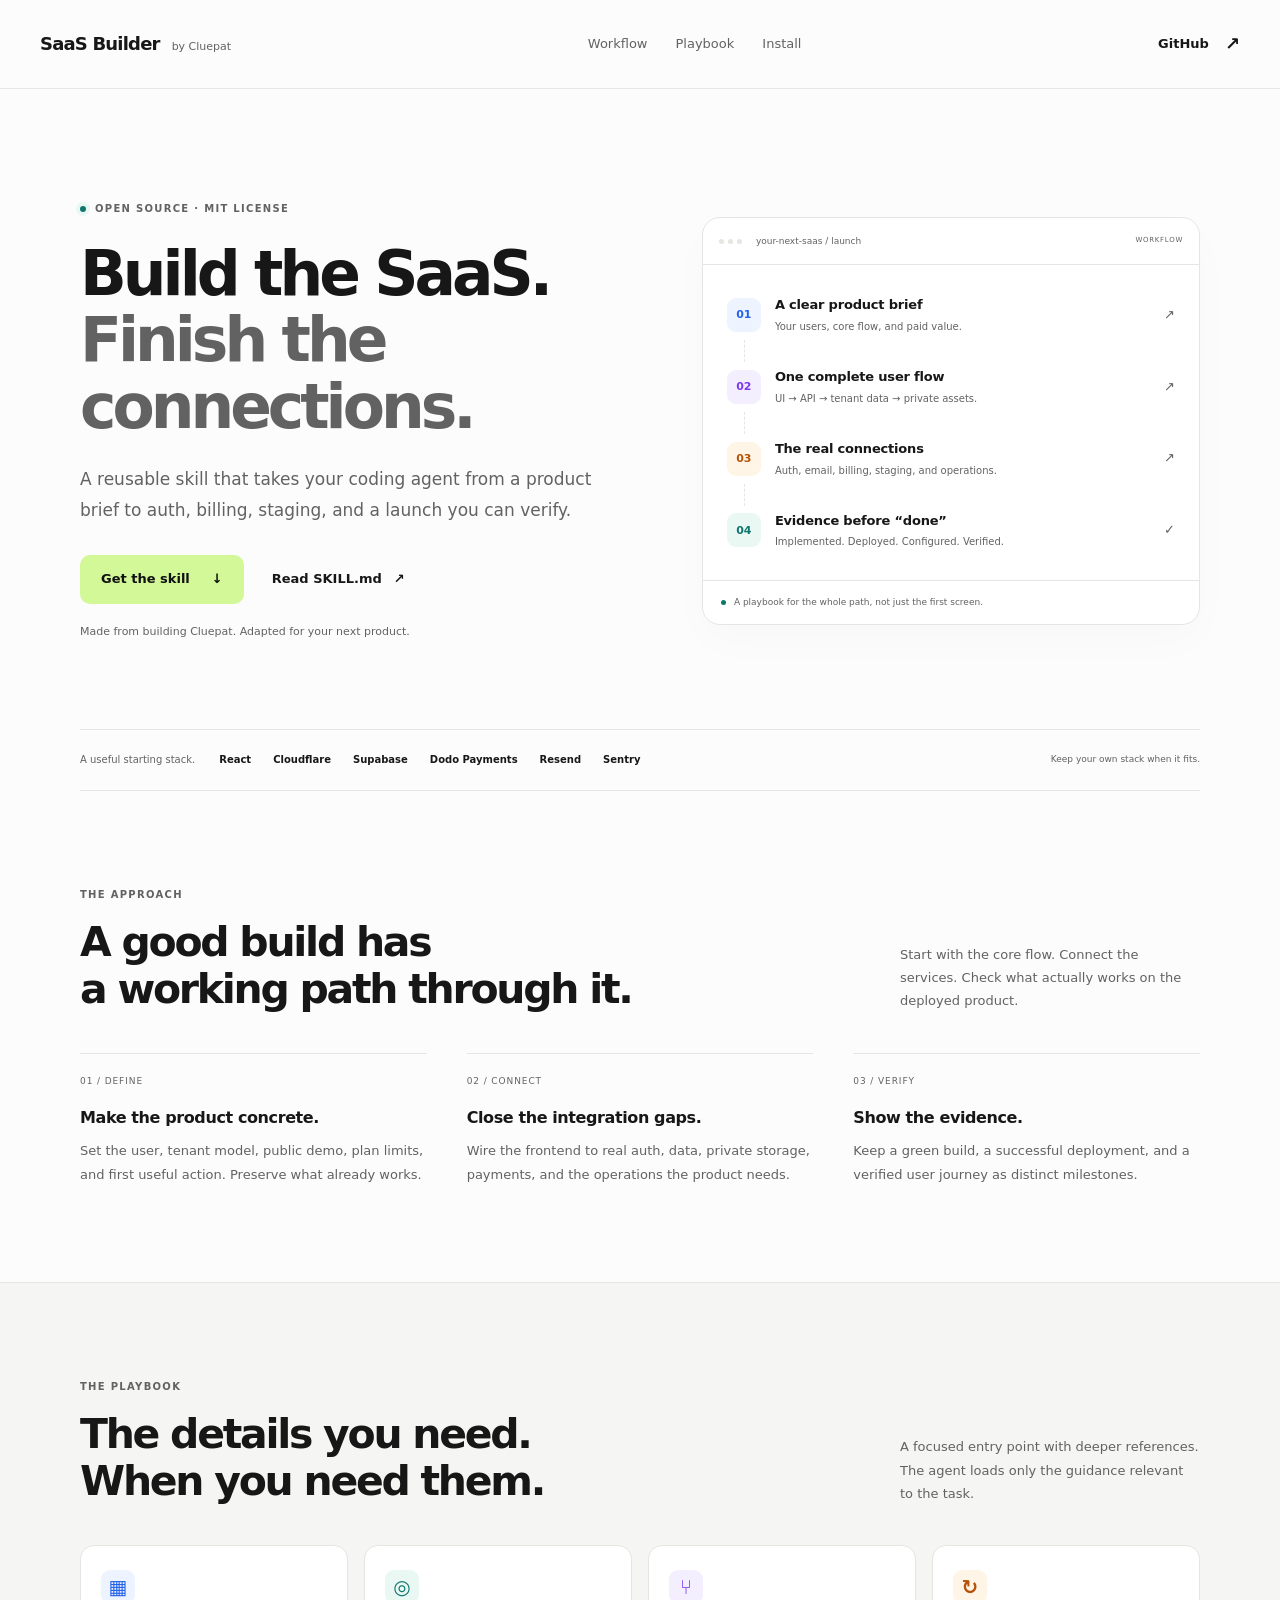
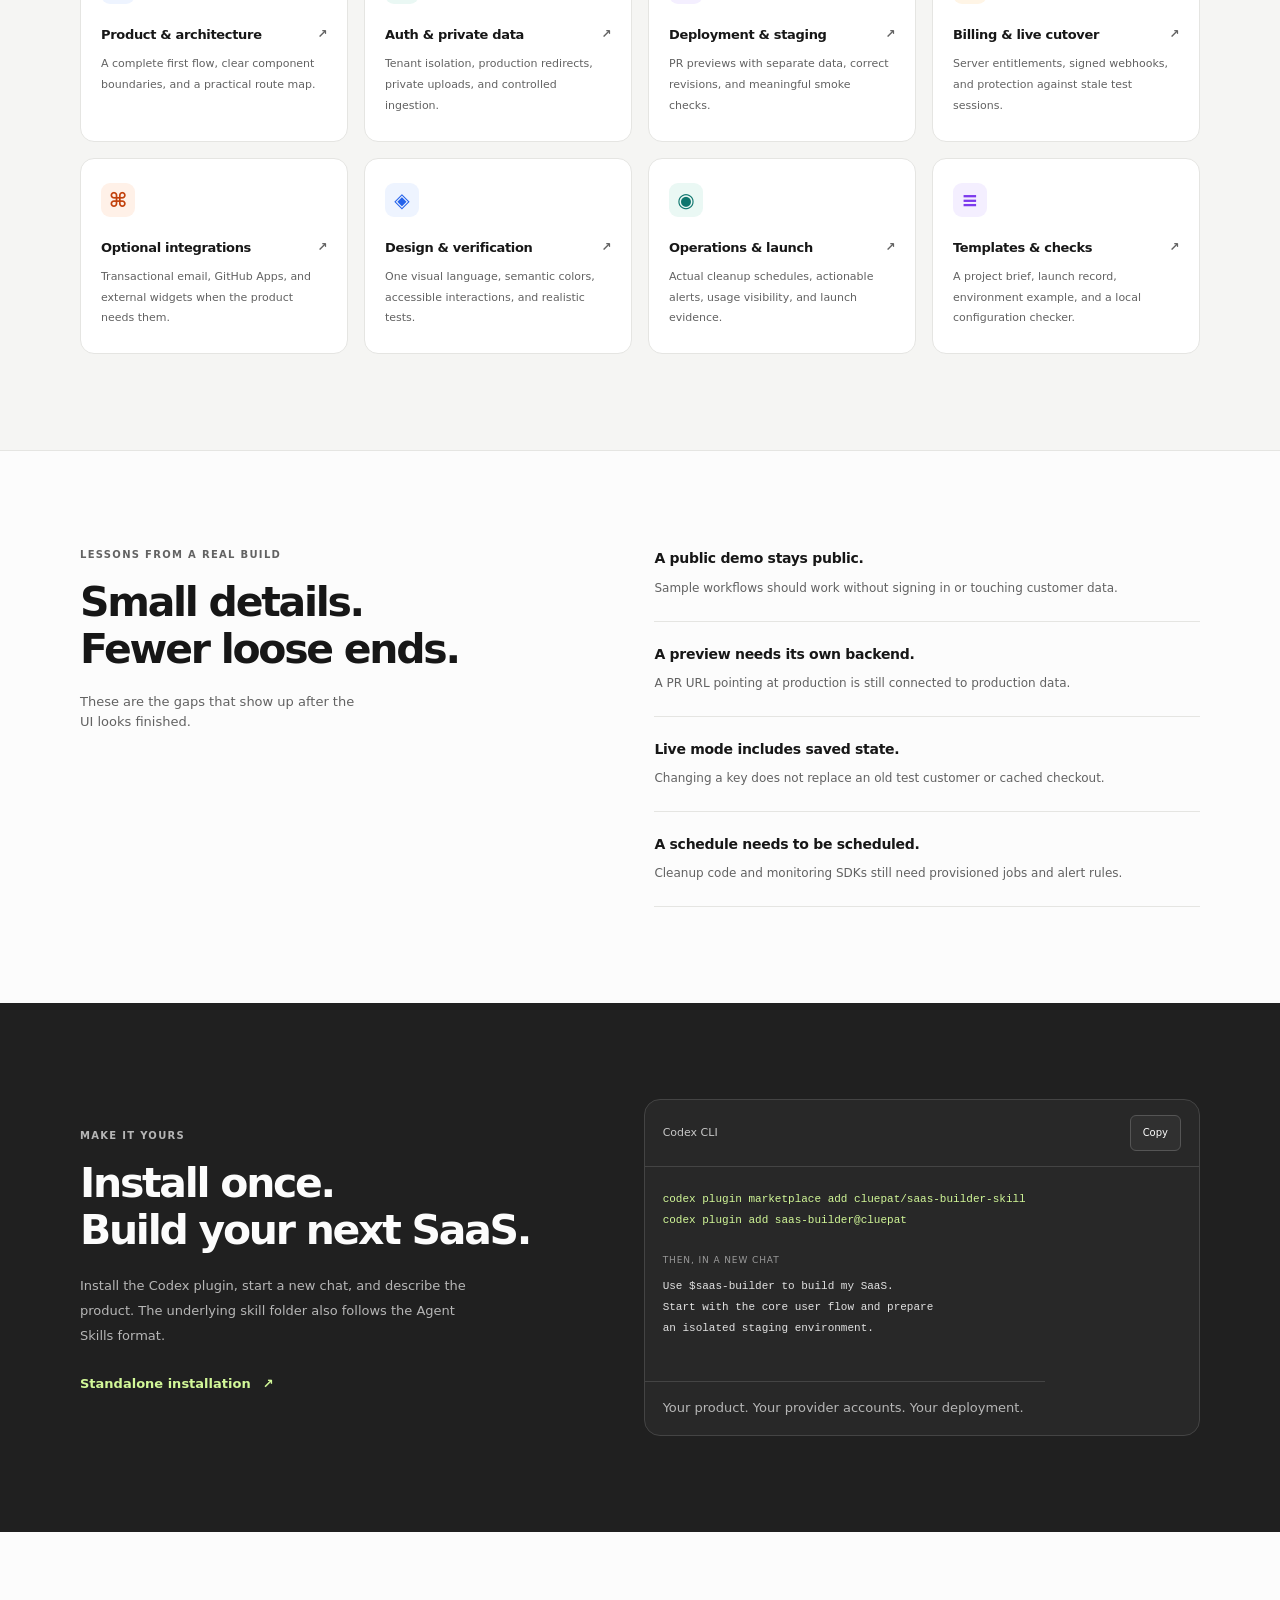
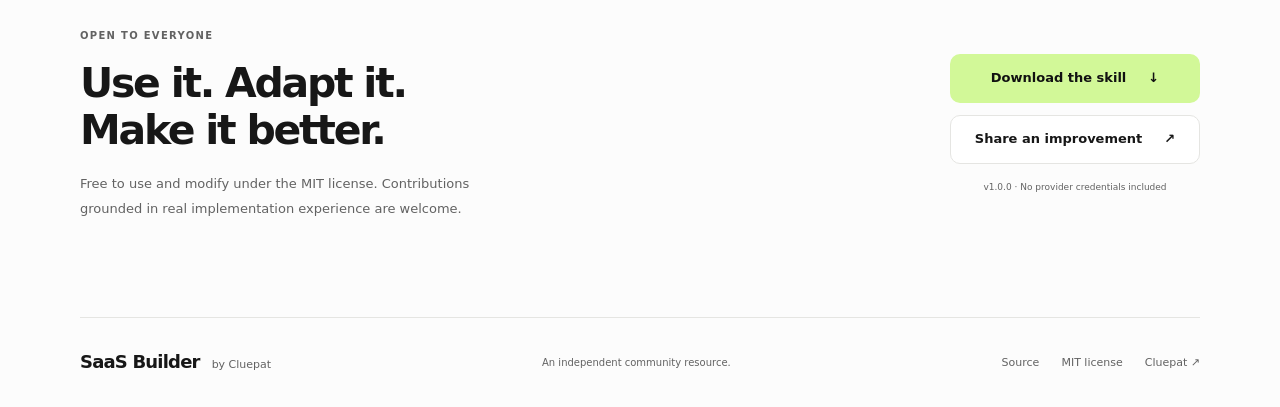
==== docs/index.html @ 1ed843d2 "Publish reusable SaaS Builder skill and public guide" ====
<!doctype html>
<html lang="en">
  <head>
    <meta charset="utf-8" />
    <meta name="viewport" content="width=device-width,initial-scale=1" />
    <meta
      name="description"
      content="An open-source agent skill for building a SaaS from the product brief through auth, billing, staging and a verified production launch."
    />
    <meta name="theme-color" content="#fcfcfc" />
    <title>SaaS Builder — From brief to a connected SaaS</title>
    <link rel="icon" href="icon.svg" type="image/svg+xml" />
    <link rel="stylesheet" href="styles.css" />
  </head>
  <body>
    <a class="skip" href="#main">Skip to content</a>
    <header class="nav-shell">
      <nav aria-label="Main navigation">
        <a class="wordmark" href="#">SaaS Builder<span>by Cluepat</span></a>
        <div class="nav-links">
          <a href="#workflow">Workflow</a><a href="#playbook">Playbook</a
          ><a href="#install">Install</a>
        </div>
        <a
          class="source-link"
          href="https://github.com/cluepat/saas-builder-skill"
          >GitHub <span aria-hidden="true">↗</span></a
        >
      </nav>
    </header>
    <main id="main">
      <section class="hero wrap" aria-labelledby="hero-title">
        <div class="hero-copy">
          <span class="eyebrow"><i></i> OPEN SOURCE · MIT LICENSE</span>
          <h1 id="hero-title">
            Build the SaaS.<br /><span>Finish the connections.</span>
          </h1>
          <p class="lede">
            A reusable skill that takes your coding agent from a product brief
            to auth, billing, staging, and a launch you can verify.
          </p>
          <div class="hero-actions">
            <a class="button primary" href="#install"
              >Get the skill <span aria-hidden="true">↓</span></a
            ><a
              class="text-link"
              href="https://github.com/cluepat/saas-builder-skill/blob/main/skills/saas-builder/SKILL.md"
              >Read SKILL.md <span aria-hidden="true">↗</span></a
            >
          </div>
          <p class="small-note">
            Made from building Cluepat. Adapted for your next product.
          </p>
        </div>
        <div
          class="flow-preview"
          aria-label="A workflow from product brief to verified launch"
        >
          <div class="preview-top">
            <span class="window-dots" aria-hidden="true"
              ><i></i><i></i><i></i></span
            ><span>your-next-saas / launch</span
            ><span class="preview-tag">WORKFLOW</span>
          </div>
          <div class="preview-body">
            <div class="preview-row">
              <span class="icon-box blue">01</span>
              <div>
                <strong>A clear product brief</strong
                ><small>Your users, core flow, and paid value.</small>
              </div>
              <span class="row-check" aria-hidden="true">↗</span>
            </div>
            <span class="connector" aria-hidden="true"></span>
            <div class="preview-row">
              <span class="icon-box violet">02</span>
              <div>
                <strong>One complete user flow</strong
                ><small>UI → API → tenant data → private assets.</small>
              </div>
              <span class="row-check" aria-hidden="true">↗</span>
            </div>
            <span class="connector" aria-hidden="true"></span>
            <div class="preview-row">
              <span class="icon-box amber">03</span>
              <div>
                <strong>The real connections</strong
                ><small>Auth, email, billing, staging, and operations.</small>
              </div>
              <span class="row-check" aria-hidden="true">↗</span>
            </div>
            <span class="connector" aria-hidden="true"></span>
            <div class="preview-row">
              <span class="icon-box teal">04</span>
              <div>
                <strong>Evidence before “done”</strong
                ><small>Implemented. Deployed. Configured. Verified.</small>
              </div>
              <span class="row-check" aria-hidden="true">✓</span>
            </div>
          </div>
          <div class="preview-bottom">
            <span class="status-dot"></span> A playbook for the whole path, not
            just the first screen.
          </div>
        </div>
      </section>
      <section
        class="stack-strip wrap"
        aria-label="Configurable reference stack"
      >
        <span>A useful starting stack.</span>
        <div>
          <b>React</b><b>Cloudflare</b><b>Supabase</b><b>Dodo Payments</b
          ><b>Resend</b><b>Sentry</b>
        </div>
        <small>Keep your own stack when it fits.</small>
      </section>
      <section
        class="section wrap"
        id="workflow"
        aria-labelledby="workflow-title"
      >
        <div class="section-heading">
          <div>
            <span class="eyebrow">THE APPROACH</span>
            <h2 id="workflow-title">
              A good build has<br />a working path through it.
            </h2>
          </div>
          <p>
            Start with the core flow. Connect the services. Check what actually
            works on the deployed product.
          </p>
        </div>
        <div class="steps">
          <article>
            <span class="step-number">01 / DEFINE</span>
            <h3>Make the product concrete.</h3>
            <p>
              Set the user, tenant model, public demo, plan limits, and first
              useful action. Preserve what already works.
            </p>
          </article>
          <article>
            <span class="step-number">02 / CONNECT</span>
            <h3>Close the integration gaps.</h3>
            <p>
              Wire the frontend to real auth, data, private storage, payments,
              and the operations the product needs.
            </p>
          </article>
          <article>
            <span class="step-number">03 / VERIFY</span>
            <h3>Show the evidence.</h3>
            <p>
              Keep a green build, a successful deployment, and a verified user
              journey as distinct milestones.
            </p>
          </article>
        </div>
      </section>
      <section
        class="section playbook-section"
        id="playbook"
        aria-labelledby="playbook-title"
      >
        <div class="wrap">
          <div class="section-heading">
            <div>
              <span class="eyebrow">THE PLAYBOOK</span>
              <h2 id="playbook-title">
                The details you need.<br />When you need them.
              </h2>
            </div>
            <p>
              A focused entry point with deeper references. The agent loads only
              the guidance relevant to the task.
            </p>
          </div>
          <div class="cards">
            <a
              class="guide-card"
              href="https://github.com/cluepat/saas-builder-skill/blob/main/skills/saas-builder/references/product-and-architecture.md"
              ><span class="icon-box blue" aria-hidden="true">▦</span>
              <h3>Product & architecture <span>↗</span></h3>
              <p>
                A complete first flow, clear component boundaries, and a
                practical route map.
              </p></a
            >
            <a
              class="guide-card"
              href="https://github.com/cluepat/saas-builder-skill/blob/main/skills/saas-builder/references/auth-and-data.md"
              ><span class="icon-box teal" aria-hidden="true">◎</span>
              <h3>Auth & private data <span>↗</span></h3>
              <p>
                Tenant isolation, production redirects, private uploads, and
                controlled ingestion.
              </p></a
            >
            <a
              class="guide-card"
              href="https://github.com/cluepat/saas-builder-skill/blob/main/skills/saas-builder/references/deployment-and-staging.md"
              ><span class="icon-box violet" aria-hidden="true">⑂</span>
              <h3>Deployment & staging <span>↗</span></h3>
              <p>
                PR previews with separate data, correct revisions, and
                meaningful smoke checks.
              </p></a
            >
            <a
              class="guide-card"
              href="https://github.com/cluepat/saas-builder-skill/blob/main/skills/saas-builder/references/billing.md"
              ><span class="icon-box amber" aria-hidden="true">↻</span>
              <h3>Billing & live cutover <span>↗</span></h3>
              <p>
                Server entitlements, signed webhooks, and protection against
                stale test sessions.
              </p></a
            >
            <a
              class="guide-card"
              href="https://github.com/cluepat/saas-builder-skill/blob/main/skills/saas-builder/references/integrations.md"
              ><span class="icon-box coral" aria-hidden="true">⌘</span>
              <h3>Optional integrations <span>↗</span></h3>
              <p>
                Transactional email, GitHub Apps, and external widgets when the
                product needs them.
              </p></a
            >
            <a
              class="guide-card"
              href="https://github.com/cluepat/saas-builder-skill/blob/main/skills/saas-builder/references/design-and-verification.md"
              ><span class="icon-box blue" aria-hidden="true">◈</span>
              <h3>Design & verification <span>↗</span></h3>
              <p>
                One visual language, semantic colors, accessible interactions,
                and realistic tests.
              </p></a
            >
            <a
              class="guide-card"
              href="https://github.com/cluepat/saas-builder-skill/blob/main/skills/saas-builder/references/operations-and-launch.md"
              ><span class="icon-box teal" aria-hidden="true">◉</span>
              <h3>Operations & launch <span>↗</span></h3>
              <p>
                Actual cleanup schedules, actionable alerts, usage visibility,
                and launch evidence.
              </p></a
            >
            <a
              class="guide-card"
              href="https://github.com/cluepat/saas-builder-skill/tree/main/skills/saas-builder/assets"
              ><span class="icon-box violet" aria-hidden="true">≡</span>
              <h3>Templates & checks <span>↗</span></h3>
              <p>
                A project brief, launch record, environment example, and a local
                configuration checker.
              </p></a
            >
          </div>
        </div>
      </section>
      <section class="section wrap lessons" aria-labelledby="lessons-title">
        <div>
          <span class="eyebrow">LESSONS FROM A REAL BUILD</span>
          <h2 id="lessons-title">Small details.<br />Fewer loose ends.</h2>
          <p>These are the gaps that show up after the UI looks finished.</p>
        </div>
        <dl>
          <div>
            <dt>A public demo stays public.</dt>
            <dd>
              Sample workflows should work without signing in or touching
              customer data.
            </dd>
          </div>
          <div>
            <dt>A preview needs its own backend.</dt>
            <dd>
              A PR URL pointing at production is still connected to production
              data.
            </dd>
          </div>
          <div>
            <dt>Live mode includes saved state.</dt>
            <dd>
              Changing a key does not replace an old test customer or cached
              checkout.
            </dd>
          </div>
          <div>
            <dt>A schedule needs to be scheduled.</dt>
            <dd>
              Cleanup code and monitoring SDKs still need provisioned jobs and
              alert rules.
            </dd>
          </div>
        </dl>
      </section>
      <section
        class="section install-section"
        id="install"
        aria-labelledby="install-title"
      >
        <div class="wrap install-grid">
          <div>
            <span class="eyebrow">MAKE IT YOURS</span>
            <h2 id="install-title">Install once.<br />Build your next SaaS.</h2>
            <p>
              Install the Codex plugin, start a new chat, and describe the
              product. The underlying skill folder also follows the Agent Skills
              format.
            </p>
            <a
              class="text-link"
              href="https://github.com/cluepat/saas-builder-skill#standalone-skill"
              >Standalone installation <span aria-hidden="true">↗</span></a
            >
          </div>
          <div class="install-panel">
            <div class="command-heading">
              <span>Codex CLI</span
              ><button
                type="button"
                data-copy="install-command"
                aria-label="Copy installation commands"
              >
                Copy
              </button>
            </div>
            <pre
              id="install-command"
            ><code>codex plugin marketplace add cluepat/saas-builder-skill
codex plugin add saas-builder@cluepat</code></pre>
            <div class="prompt-heading">Then, in a new chat</div>
            <pre class="prompt"><code>Use $saas-builder to build my SaaS.
Start with the core user flow and prepare
an isolated staging environment.</code></pre>
            <p class="install-note">
              Your product. Your provider accounts. Your deployment.
            </p>
          </div>
        </div>
      </section>
      <section class="section wrap resources" aria-labelledby="resources-title">
        <div>
          <span class="eyebrow">OPEN TO EVERYONE</span>
          <h2 id="resources-title">Use it. Adapt it.<br />Make it better.</h2>
          <p>
            Free to use and modify under the MIT license. Contributions grounded
            in real implementation experience are welcome.
          </p>
        </div>
        <div class="resource-actions">
          <a class="button primary" href="saas-builder.zip" download
            >Download the skill <span aria-hidden="true">↓</span></a
          ><a
            class="button"
            href="https://github.com/cluepat/saas-builder-skill/issues"
            >Share an improvement <span aria-hidden="true">↗</span></a
          ><span>v1.0.0 · No provider credentials included</span>
        </div>
      </section>
    </main>
    <footer class="wrap">
      <a class="wordmark" href="#">SaaS Builder<span>by Cluepat</span></a>
      <p>An independent community resource.</p>
      <div>
        <a href="https://github.com/cluepat/saas-builder-skill">Source</a
        ><a
          href="https://github.com/cluepat/saas-builder-skill/blob/main/LICENSE"
          >MIT license</a
        ><a href="https://cluepat.com">Cluepat ↗</a>
      </div>
    </footer>
    <div class="copy-status" role="status" aria-live="polite"></div>
    <script src="site.js" defer></script>
  </body>
</html>
---- docs/styles.css ----
:root {
  color-scheme: light;
  --canvas: #fcfcfc;
  --surface: #fff;
  --soft: #f5f5f3;
  --text: #171717;
  --secondary: #626262;
  --line: #e5e5e2;
  --lime: #d2f898;
  --blue: #2563eb;
  --blue-soft: #eef4ff;
  --violet: #7c3aed;
  --violet-soft: #f4efff;
  --teal: #0f766e;
  --teal-soft: #eaf8f4;
  --amber: #b45309;
  --amber-soft: #fff5e6;
  --coral: #c2410c;
  --coral-soft: #fff1e8;
  font-family:
    -apple-system, BlinkMacSystemFont, "Segoe UI", system-ui, sans-serif;
  font-size: 100%;
  line-height: 1.6;
  font-synthesis: none;
  scroll-behavior: smooth;
}
* {
  box-sizing: border-box;
}
body {
  margin: 0;
  background: var(--canvas);
  color: var(--text);
  -webkit-font-smoothing: antialiased;
}
a {
  color: inherit;
  text-decoration: none;
}
button {
  font: inherit;
  cursor: pointer;
}
a,
button {
  -webkit-tap-highlight-color: transparent;
  touch-action: manipulation;
}
a:focus-visible,
button:focus-visible {
  outline: 3px solid var(--blue);
  outline-offset: 5px;
}
p,
h1,
h2,
h3 {
  margin: 0;
}
p {
  color: var(--secondary);
}
.wrap {
  width: min(1120px, calc(100% - 64px));
  margin: auto;
}
.skip {
  position: fixed;
  z-index: 99;
  left: 16px;
  top: 16px;
  padding: 12px 20px;
  background: var(--text);
  color: var(--canvas);
  transform: translateY(-160%);
}
.skip:focus {
  transform: none;
}
.nav-shell {
  border-bottom: 1px solid var(--line);
  background: var(--canvas);
}
nav {
  width: min(1200px, calc(100% - 64px));
  min-height: 88px;
  margin: auto;
  display: flex;
  align-items: center;
  justify-content: space-between;
  gap: 24px;
}
.wordmark {
  font-size: 1.125rem;
  font-weight: 700;
  letter-spacing: -0.045em;
  display: flex;
  align-items: baseline;
  gap: 12px;
}
.wordmark span {
  font-size: 0.6875rem;
  font-weight: 500;
  letter-spacing: 0;
  color: var(--secondary);
}
.nav-links {
  display: flex;
  gap: 28px;
  font-size: 0.8125rem;
  color: var(--secondary);
}
.source-link {
  display: flex;
  align-items: center;
  gap: 16px;
  font-size: 0.8125rem;
  font-weight: 550;
  min-height: 44px;
}
.source-link span {
  font-size: 1.125rem;
}
.hero {
  display: grid;
  grid-template-columns: 1.12fr 1fr;
  gap: 64px;
  align-items: center;
  padding-top: 112px;
  padding-bottom: 88px;
}
.eyebrow {
  font-size: 0.625rem;
  letter-spacing: 0.13em;
  font-weight: 650;
  color: var(--secondary);
  display: flex;
  align-items: center;
  gap: 9px;
}
.eyebrow i {
  width: 6px;
  height: 6px;
  border-radius: 50%;
  background: var(--teal);
  box-shadow: 0 0 0 4px var(--teal-soft);
}
h1 {
  font-size: clamp(2.8rem, 4.8vw, 4.375rem);
  font-weight: 650;
  letter-spacing: -0.065em;
  line-height: 1.08;
  margin: 24px 0;
}
h1 > span {
  color: var(--secondary);
}
.lede {
  font-size: 1.0625rem;
  line-height: 1.8;
  max-width: 32rem;
}
.hero-actions {
  display: flex;
  align-items: center;
  gap: 28px;
  flex-wrap: wrap;
  margin-top: 30px;
}
.button {
  display: inline-flex;
  align-items: center;
  justify-content: center;
  gap: 22px;
  padding: 13px 20px;
  min-height: 48px;
  border: 1px solid var(--line);
  border-radius: 10px;
  font-size: 0.8125rem;
  font-weight: 600;
  background: var(--surface);
  transition:
    background 0.15s,
    transform 0.15s;
}
.button.primary {
  background: var(--lime);
  color: #111;
  border-color: transparent;
}
.button:active {
  transform: scale(0.98);
}
.text-link {
  font-size: 0.8125rem;
  font-weight: 550;
  min-height: 44px;
  display: inline-flex;
  align-items: center;
  gap: 12px;
}
.small-note {
  font-size: 0.6875rem;
  margin-top: 19px;
}
.flow-preview {
  border: 1px solid var(--line);
  border-radius: 18px;
  box-shadow: 0 16px 44px #00000005;
  background: var(--surface);
  min-width: 0;
}
.preview-top {
  display: flex;
  align-items: center;
  gap: 14px;
  padding: 16px;
  border-bottom: 1px solid var(--line);
  color: var(--secondary);
  font-size: 0.5625rem;
}
.window-dots {
  display: flex;
  gap: 4px;
}
.window-dots i {
  width: 5px;
  height: 5px;
  background: var(--line);
  border-radius: 50%;
}
.preview-tag {
  font-size: 0.4375rem;
  letter-spacing: 0.1em;
  margin-left: auto;
  color: var(--secondary);
}
.preview-body {
  padding: 30px 24px;
}
.preview-row {
  display: flex;
  align-items: center;
  gap: 14px;
}
.preview-row > div {
  min-width: 0;
}
.preview-row strong {
  display: block;
  font-size: 0.8125rem;
  font-weight: 600;
  letter-spacing: -0.015em;
}
.preview-row small {
  display: block;
  font-size: 0.625rem;
  color: var(--secondary);
  margin-top: 3px;
}
.icon-box {
  width: 34px;
  height: 34px;
  flex: none;
  display: inline-flex;
  align-items: center;
  justify-content: center;
  border-radius: 9px;
  font-size: 0.6875rem;
  font-weight: 600;
}
.blue {
  color: var(--blue);
  background: var(--blue-soft);
}
.violet {
  color: var(--violet);
  background: var(--violet-soft);
}
.teal {
  color: var(--teal);
  background: var(--teal-soft);
}
.amber {
  color: var(--amber);
  background: var(--amber-soft);
}
.coral {
  color: var(--coral);
  background: var(--coral-soft);
}
.connector {
  display: block;
  height: 22px;
  border-left: 1px dashed var(--line);
  margin: 5px 0 5px 17px;
}
.row-check {
  margin-left: auto;
  color: var(--secondary);
  font-size: 0.8125rem;
}
.preview-bottom {
  padding: 14px 18px;
  border-top: 1px solid var(--line);
  display: flex;
  align-items: center;
  gap: 8px;
  font-size: 0.5625rem;
  color: var(--secondary);
}
.status-dot {
  width: 5px;
  height: 5px;
  background: var(--teal);
  border-radius: 50%;
  flex: none;
}
.stack-strip {
  display: flex;
  align-items: center;
  gap: 24px;
  flex-wrap: wrap;
  border-top: 1px solid var(--line);
  border-bottom: 1px solid var(--line);
  padding-block: 22px;
  font-size: 0.625rem;
  color: var(--secondary);
}
.stack-strip > div {
  display: flex;
  flex-wrap: wrap;
  gap: 22px;
}
.stack-strip b {
  font-weight: 550;
  color: var(--text);
}
.stack-strip small {
  margin-left: auto;
  font-size: 0.5625rem;
}
.section {
  padding-block: 96px;
  scroll-margin-top: 32px;
}
.section-heading {
  display: flex;
  align-items: flex-end;
  justify-content: space-between;
  gap: 48px;
  margin-bottom: 40px;
}
.section-heading > p {
  max-width: 300px;
  font-size: 0.8125rem;
  line-height: 1.8;
}
h2 {
  font-size: clamp(2rem, 3.2vw, 2.875rem);
  line-height: 1.15;
  letter-spacing: -0.055em;
  font-weight: 600;
  margin-top: 16px;
}
.steps {
  display: grid;
  grid-template-columns: repeat(3, minmax(0, 1fr));
  gap: 40px;
}
.step-number {
  display: block;
  font-size: 0.5625rem;
  letter-spacing: 0.1em;
  color: var(--secondary);
  border-top: 1px solid var(--line);
  padding-top: 20px;
}
h3 {
  font-size: 1rem;
  font-weight: 600;
  line-height: 1.45;
  letter-spacing: -0.025em;
}
.steps h3 {
  margin-top: 18px;
  margin-bottom: 10px;
}
.steps p {
  font-size: 0.8125rem;
  line-height: 1.8;
}
.playbook-section {
  background: var(--soft);
  border-block: 1px solid var(--line);
}
.cards {
  display: grid;
  grid-template-columns: repeat(4, minmax(0, 1fr));
  gap: 16px;
}
.guide-card {
  padding: 24px 20px;
  border: 1px solid var(--line);
  border-radius: 14px;
  background: var(--surface);
  transition:
    border-color 0.15s,
    transform 0.15s;
  min-width: 0;
}
.guide-card .icon-box {
  font-size: 1.25rem;
}
.guide-card h3 {
  font-size: 0.8125rem;
  margin-top: 22px;
  display: flex;
  align-items: start;
  gap: 8px;
  justify-content: space-between;
}
.guide-card h3 span {
  color: var(--secondary);
  font-size: 0.75rem;
}
.guide-card p {
  font-size: 0.6875rem;
  line-height: 1.9;
  margin-top: 9px;
}
.lessons {
  display: grid;
  grid-template-columns: 1fr 1.15fr;
  gap: 100px;
}
.lessons > div > p {
  font-size: 0.8125rem;
  max-width: 18rem;
  margin-top: 18px;
}
dl {
  margin: 0;
}
dl > div {
  border-bottom: 1px solid var(--line);
  padding: 21px 0;
}
dl > div:first-child {
  padding-top: 0;
}
dt {
  font-size: 0.875rem;
  font-weight: 600;
  letter-spacing: -0.02em;
}
dd {
  margin: 7px 0 0;
  color: var(--secondary);
  font-size: 0.75rem;
  line-height: 1.9;
}
.install-section {
  background: #202020;
  color: #fcfcfc;
}
.install-section .eyebrow,
.install-section p {
  color: #b6b6b6;
}
.install-grid {
  display: grid;
  grid-template-columns: 1fr 1.2fr;
  gap: 100px;
  align-items: center;
}
.install-grid > div > p {
  font-size: 0.8125rem;
  line-height: 1.9;
  max-width: 25rem;
  margin-top: 20px;
}
.install-grid .text-link {
  margin-top: 14px;
  color: #d2f898;
}
.install-panel {
  background: #282828;
  border: 1px solid #444;
  border-radius: 16px;
  overflow: hidden;
  min-width: 0;
}
.command-heading {
  padding: 15px 18px;
  display: flex;
  align-items: center;
  justify-content: space-between;
  border-bottom: 1px solid #444;
  font-size: 0.6875rem;
  color: #c7c7c7;
}
.command-heading button {
  border: 1px solid #555;
  background: #303030;
  color: #fcfcfc;
  border-radius: 6px;
  min-height: 36px;
  padding: 5px 12px;
  font-size: 0.625rem;
}
.command-heading button:active {
  background: #444;
}
pre {
  margin: 0;
  padding: 22px 18px;
  white-space: pre-wrap;
  overflow-wrap: anywhere;
  line-height: 1.9;
  font-size: 0.6875rem;
  color: #d2f898;
  tab-size: 2;
}
code {
  font-family: ui-monospace, SFMono-Regular, Consolas, monospace;
}
.prompt-heading {
  padding: 0 18px;
  font-size: 0.5625rem;
  text-transform: uppercase;
  letter-spacing: 0.1em;
  color: #9a9a9a;
}
.prompt {
  color: #e2e2e2;
  padding-top: 9px;
}
.install-note {
  padding: 14px 18px;
  border-top: 1px solid #444;
  font-size: 0.5625rem;
}
.resources {
  display: flex;
  align-items: center;
  justify-content: space-between;
  gap: 64px;
}
.resources p {
  max-width: 28rem;
  font-size: 0.8125rem;
  margin-top: 18px;
  line-height: 1.9;
}
.resource-actions {
  display: flex;
  flex-direction: column;
  gap: 12px;
  min-width: 250px;
}
.resource-actions > span {
  font-size: 0.5625rem;
  color: var(--secondary);
  text-align: center;
  margin-top: 4px;
}
footer {
  display: flex;
  align-items: center;
  gap: 24px;
  justify-content: space-between;
  padding-block: 30px;
  border-top: 1px solid var(--line);
}
footer p {
  font-size: 0.625rem;
}
footer > div {
  display: flex;
  gap: 22px;
  font-size: 0.6875rem;
  color: var(--secondary);
}
.copy-status {
  position: fixed;
  bottom: 20px;
  left: 50%;
  transform: translateX(-50%);
  background: var(--text);
  color: var(--canvas);
  border-radius: 8px;
  padding: 0;
  font-size: 0.75rem;
  pointer-events: none;
}
.copy-status:not(:empty) {
  padding: 10px 18px;
}
@media (hover: hover) {
  .button.primary:hover {
    background: #e2fbbd;
  }
  .button:not(.primary):hover {
    background: var(--soft);
  }
  .guide-card:hover {
    border-color: var(--secondary);
    transform: translateY(-2px);
  }
  .nav-links a:hover,
  .text-link:hover,
  .source-link:hover {
    color: var(--teal);
  }
}
@media (max-width: 1050px) {
  .hero {
    gap: 36px;
    padding-top: 80px;
  }
  .cards {
    grid-template-columns: repeat(2, minmax(0, 1fr));
  }
  .install-grid,
  .lessons {
    gap: 48px;
  }
  .stack-strip small {
    margin-left: 0;
  }
  footer {
    flex-wrap: wrap;
  }
}
@media (max-width: 760px) {
  .wrap,
  nav {
    width: calc(100% - 40px);
  }
  nav {
    min-height: 72px;
    gap: 16px;
    flex-wrap: wrap;
    padding-block: 12px;
  }
  .wordmark {
    font-size: 1rem;
    gap: 8px;
  }
  .wordmark span {
    font-size: 0.5625rem;
  }
  .nav-links {
    display: none;
  }
  .hero {
    grid-template-columns: 1fr;
    padding-top: 64px;
    padding-bottom: 48px;
    gap: 40px;
  }
  h1 {
    font-size: clamp(2.4rem, 8.5vw, 4rem);
  }
  .lede {
    font-size: 0.9375rem;
  }
  .hero-actions {
    gap: 20px;
  }
  .preview-body {
    padding: 26px 20px;
  }
  .stack-strip {
    gap: 14px;
  }
  .stack-strip > div {
    gap: 12px 18px;
  }
  .section {
    padding-block: 64px;
  }
  .section-heading {
    flex-direction: column;
    align-items: start;
    gap: 20px;
  }
  .section-heading > p {
    max-width: 30rem;
  }
  .steps {
    grid-template-columns: 1fr;
    gap: 28px;
  }
  .steps h3 {
    margin-top: 12px;
  }
  .lessons,
  .install-grid {
    grid-template-columns: 1fr;
    gap: 36px;
  }
  .lessons > div > p {
    max-width: 25rem;
  }
  .resources {
    flex-direction: column;
    align-items: stretch;
    gap: 30px;
  }
  .resource-actions {
    min-width: 0;
    align-items: start;
  }
  .resource-actions > span {
    text-align: left;
  }
  footer {
    align-items: start;
    gap: 18px;
  }
  footer p {
    width: 100%;
    order: 3;
  }
  footer > div {
    margin-left: auto;
  }
  .preview-tag {
    display: none;
  }
}
@media (max-width: 420px) {
  .cards {
    grid-template-columns: 1fr;
  }
  .hero-actions {
    align-items: start;
    flex-direction: column;
    gap: 12px;
  }
  .preview-row strong {
    font-size: 0.75rem;
  }
  .preview-row small {
    font-size: 0.5625rem;
  }
  .preview-row {
    gap: 10px;
  }
  .row-check {
    display: none;
  }
  .preview-bottom {
    font-size: 0.5rem;
  }
  .source-link {
    font-size: 0.75rem;
  }
  .guide-card {
    padding: 22px;
  }
  .guide-card h3 {
    font-size: 0.875rem;
  }
  footer .wordmark span {
    display: none;
  }
  footer > div {
    gap: 16px;
  }
}
@media (prefers-color-scheme: dark) {
  :root {
    color-scheme: dark;
    --canvas: #121212;
    --surface: #1b1b1b;
    --soft: #171717;
    --text: #f3f3f3;
    --secondary: #b0b0b0;
    --line: #343434;
    --blue: #93c5fd;
    --blue-soft: #1c2b42;
    --violet: #c4b5fd;
    --violet-soft: #2d2541;
    --teal: #5eead4;
    --teal-soft: #17332e;
    --amber: #fcd34d;
    --amber-soft: #3c2f1d;
    --coral: #fdba74;
    --coral-soft: #3c291e;
  }
  .flow-preview {
    box-shadow: none;
  }
}
@media (prefers-reduced-motion: reduce) {
  :root {
    scroll-behavior: auto;
  }
  * {
    transition: none !important;
  }
  .guide-card:hover,
  .button:active {
    transform: none;
  }
}
@media (prefers-contrast: more) {
  :root {
    --secondary: var(--text);
  }
  .flow-preview,
  .guide-card,
  .install-panel {
    border-color: currentColor;
  }
  .install-section p,
  .command-heading {
    color: #fcfcfc;
  }
}
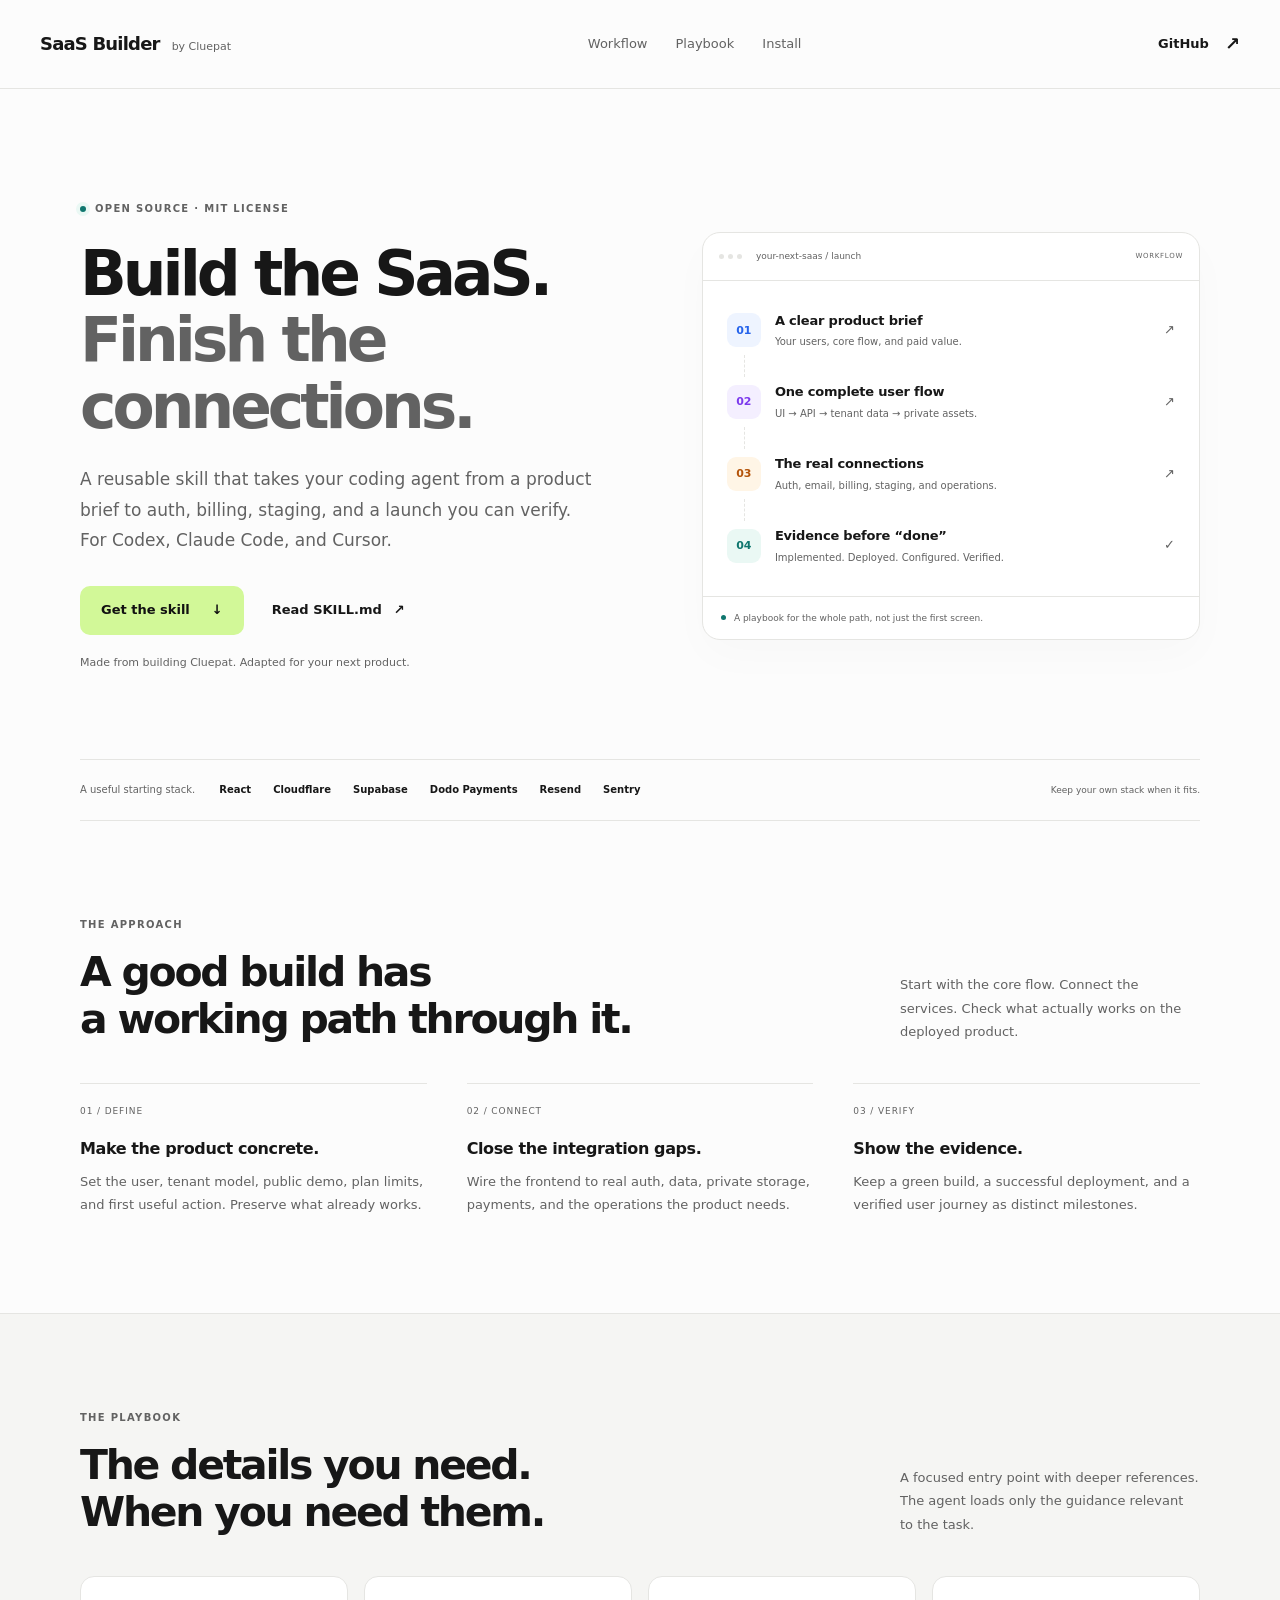
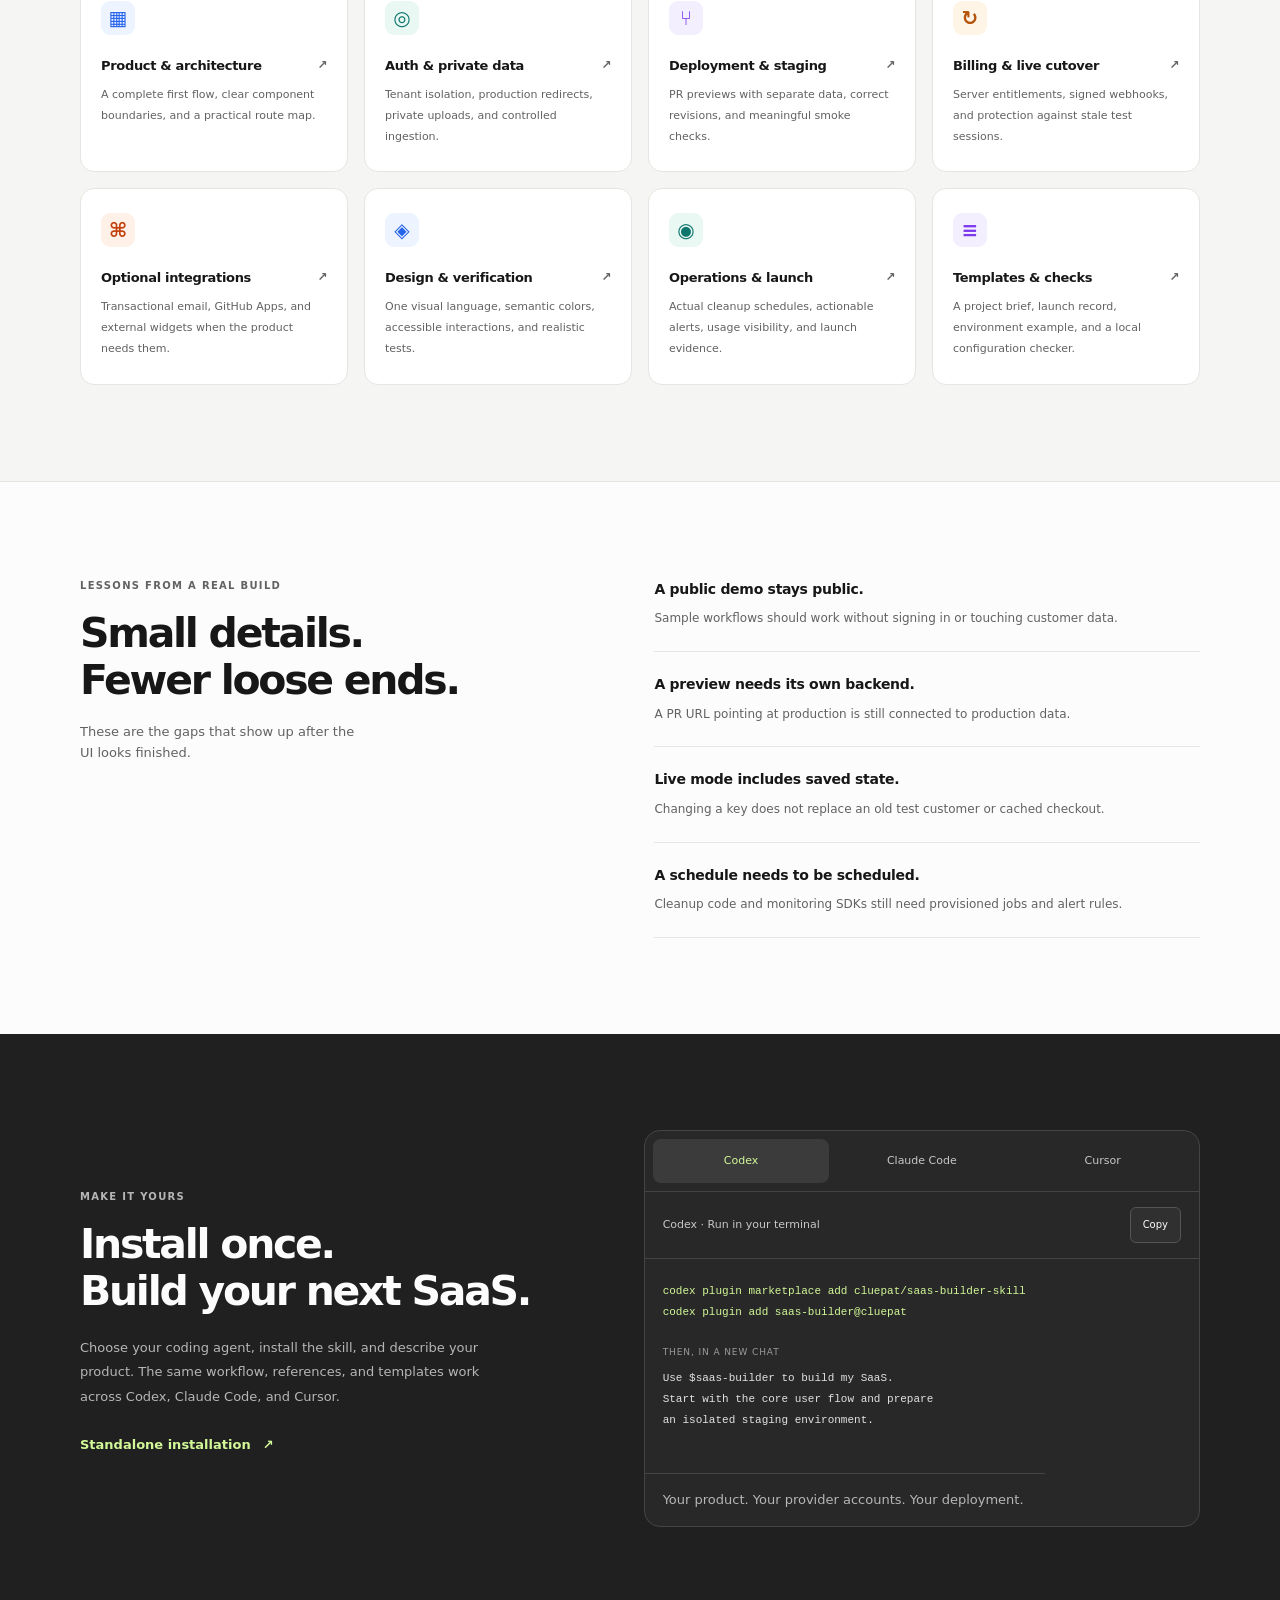
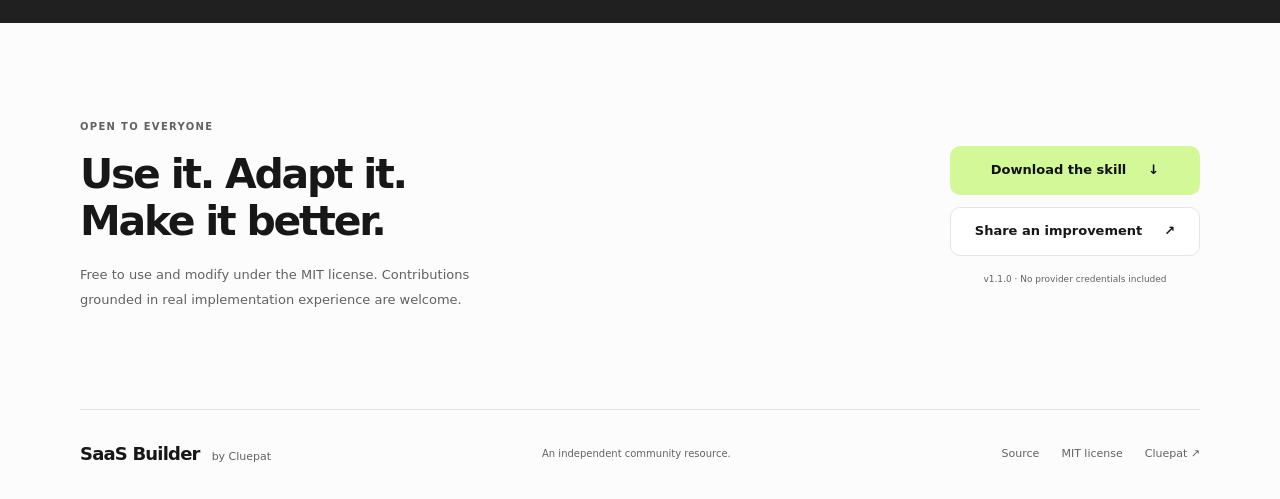
==== commit 529ecbe7: "Add Claude Code and Cursor support with shared skill installation" ====
--- a/docs/index.html
+++ b/docs/index.html
@@ -37,7 +37,8 @@
           </h1>
           <p class="lede">
             A reusable skill that takes your coding agent from a product brief
-            to auth, billing, staging, and a launch you can verify.
+            to auth, billing, staging, and a launch you can verify. For Codex,
+            Claude Code, and Cursor.
           </p>
           <div class="hero-actions">
             <a class="button primary" href="#install"
@@ -309,9 +310,9 @@
             <span class="eyebrow">MAKE IT YOURS</span>
             <h2 id="install-title">Install once.<br />Build your next SaaS.</h2>
             <p>
-              Install the Codex plugin, start a new chat, and describe the
-              product. The underlying skill folder also follows the Agent Skills
-              format.
+              Choose your coding agent, install the skill, and describe your
+              product. The same workflow, references, and templates work across
+              Codex, Claude Code, and Cursor.
             </p>
             <a
               class="text-link"
@@ -320,24 +321,119 @@
             >
           </div>
           <div class="install-panel">
-            <div class="command-heading">
-              <span>Codex CLI</span
-              ><button
+            <div
+              class="client-tabs"
+              role="tablist"
+              aria-label="Choose your coding agent"
+              hidden
+            >
+              <button
+                id="tab-codex"
                 type="button"
-                data-copy="install-command"
-                aria-label="Copy installation commands"
+                role="tab"
+                aria-controls="panel-codex"
+                aria-selected="true"
               >
-                Copy
+                Codex
               </button>
-            </div>
-            <pre
-              id="install-command"
-            ><code>codex plugin marketplace add cluepat/saas-builder-skill
+              <button
+                id="tab-claude"
+                type="button"
+                role="tab"
+                aria-controls="panel-claude"
+                aria-selected="false"
+                tabindex="-1"
+              >
+                Claude Code
+              </button>
+              <button
+                id="tab-cursor"
+                type="button"
+                role="tab"
+                aria-controls="panel-cursor"
+                aria-selected="false"
+                tabindex="-1"
+              >
+                Cursor
+              </button>
+            </div>
+            <section
+              id="panel-codex"
+              class="client-panel"
+              aria-labelledby="tab-codex"
+            >
+              <div class="command-heading">
+                <span>Codex · Run in your terminal</span
+                ><button
+                  type="button"
+                  data-copy="install-codex"
+                  aria-label="Copy Codex installation commands"
+                >
+                  Copy
+                </button>
+              </div>
+              <pre
+                id="install-codex"
+              ><code>codex plugin marketplace add cluepat/saas-builder-skill
 codex plugin add saas-builder@cluepat</code></pre>
-            <div class="prompt-heading">Then, in a new chat</div>
-            <pre class="prompt"><code>Use $saas-builder to build my SaaS.
+              <div class="prompt-heading">Then, in a new chat</div>
+              <pre class="prompt"><code>Use $saas-builder to build my SaaS.
 Start with the core user flow and prepare
 an isolated staging environment.</code></pre>
+            </section>
+            <section
+              id="panel-claude"
+              class="client-panel"
+              aria-labelledby="tab-claude"
+            >
+              <div class="command-heading">
+                <span>Claude Code · Run inside Claude Code</span
+                ><button
+                  type="button"
+                  data-copy="install-claude"
+                  aria-label="Copy Claude Code installation commands"
+                >
+                  Copy
+                </button>
+              </div>
+              <pre
+                id="install-claude"
+              ><code>/plugin marketplace add cluepat/saas-builder-skill
+/plugin install saas-builder@cluepat</code></pre>
+              <div class="prompt-heading">Then, in a new session</div>
+              <pre
+                class="prompt"
+              ><code>/saas-builder:saas-builder Build my SaaS.
+Start with the core user flow and prepare
+an isolated staging environment.</code></pre>
+            </section>
+            <section
+              id="panel-cursor"
+              class="client-panel"
+              aria-labelledby="tab-cursor"
+            >
+              <div class="command-heading">
+                <span>Cursor · Import from GitHub</span
+                ><button
+                  type="button"
+                  data-copy="install-cursor"
+                  aria-label="Copy Cursor repository URL"
+                >
+                  Copy URL
+                </button>
+              </div>
+              <pre
+                id="install-cursor"
+              ><code>https://github.com/cluepat/saas-builder-skill</code></pre>
+              <p class="client-instructions">
+                Open Customize → Plugins → From GitHub Repository. Import this
+                URL, then install SaaS Builder from the Cluepat marketplace.
+              </p>
+              <div class="prompt-heading">Then, in a new Agent chat</div>
+              <pre class="prompt"><code>/saas-builder Build my SaaS.
+Start with the core user flow and prepare
+an isolated staging environment.</code></pre>
+            </section>
             <p class="install-note">
               Your product. Your provider accounts. Your deployment.
             </p>
@@ -360,7 +456,7 @@
             class="button"
             href="https://github.com/cluepat/saas-builder-skill/issues"
             >Share an improvement <span aria-hidden="true">↗</span></a
-          ><span>v1.0.0 · No provider credentials included</span>
+          ><span>v1.1.0 · No provider credentials included</span>
         </div>
       </section>
     </main>
--- a/docs/styles.css
+++ b/docs/styles.css
@@ -491,6 +491,37 @@
   overflow: hidden;
   min-width: 0;
 }
+[hidden] {
+  display: none !important;
+}
+.client-tabs {
+  display: flex;
+  gap: 4px;
+  padding: 8px;
+  border-bottom: 1px solid #444;
+}
+.client-tabs button {
+  flex: 1;
+  min-width: 0;
+  min-height: 44px;
+  padding: 8px 6px;
+  border: 0;
+  border-radius: 8px;
+  background: transparent;
+  color: #c7c7c7;
+  font: inherit;
+  font-size: 0.6875rem;
+  cursor: pointer;
+}
+.client-tabs button[aria-selected="true"] {
+  background: #3b3b3b;
+  color: #d2f898;
+}
+.client-instructions {
+  padding: 0 18px 22px;
+  font-size: 0.6875rem;
+  line-height: 1.8;
+}
 .command-heading {
   padding: 15px 18px;
   display: flex;
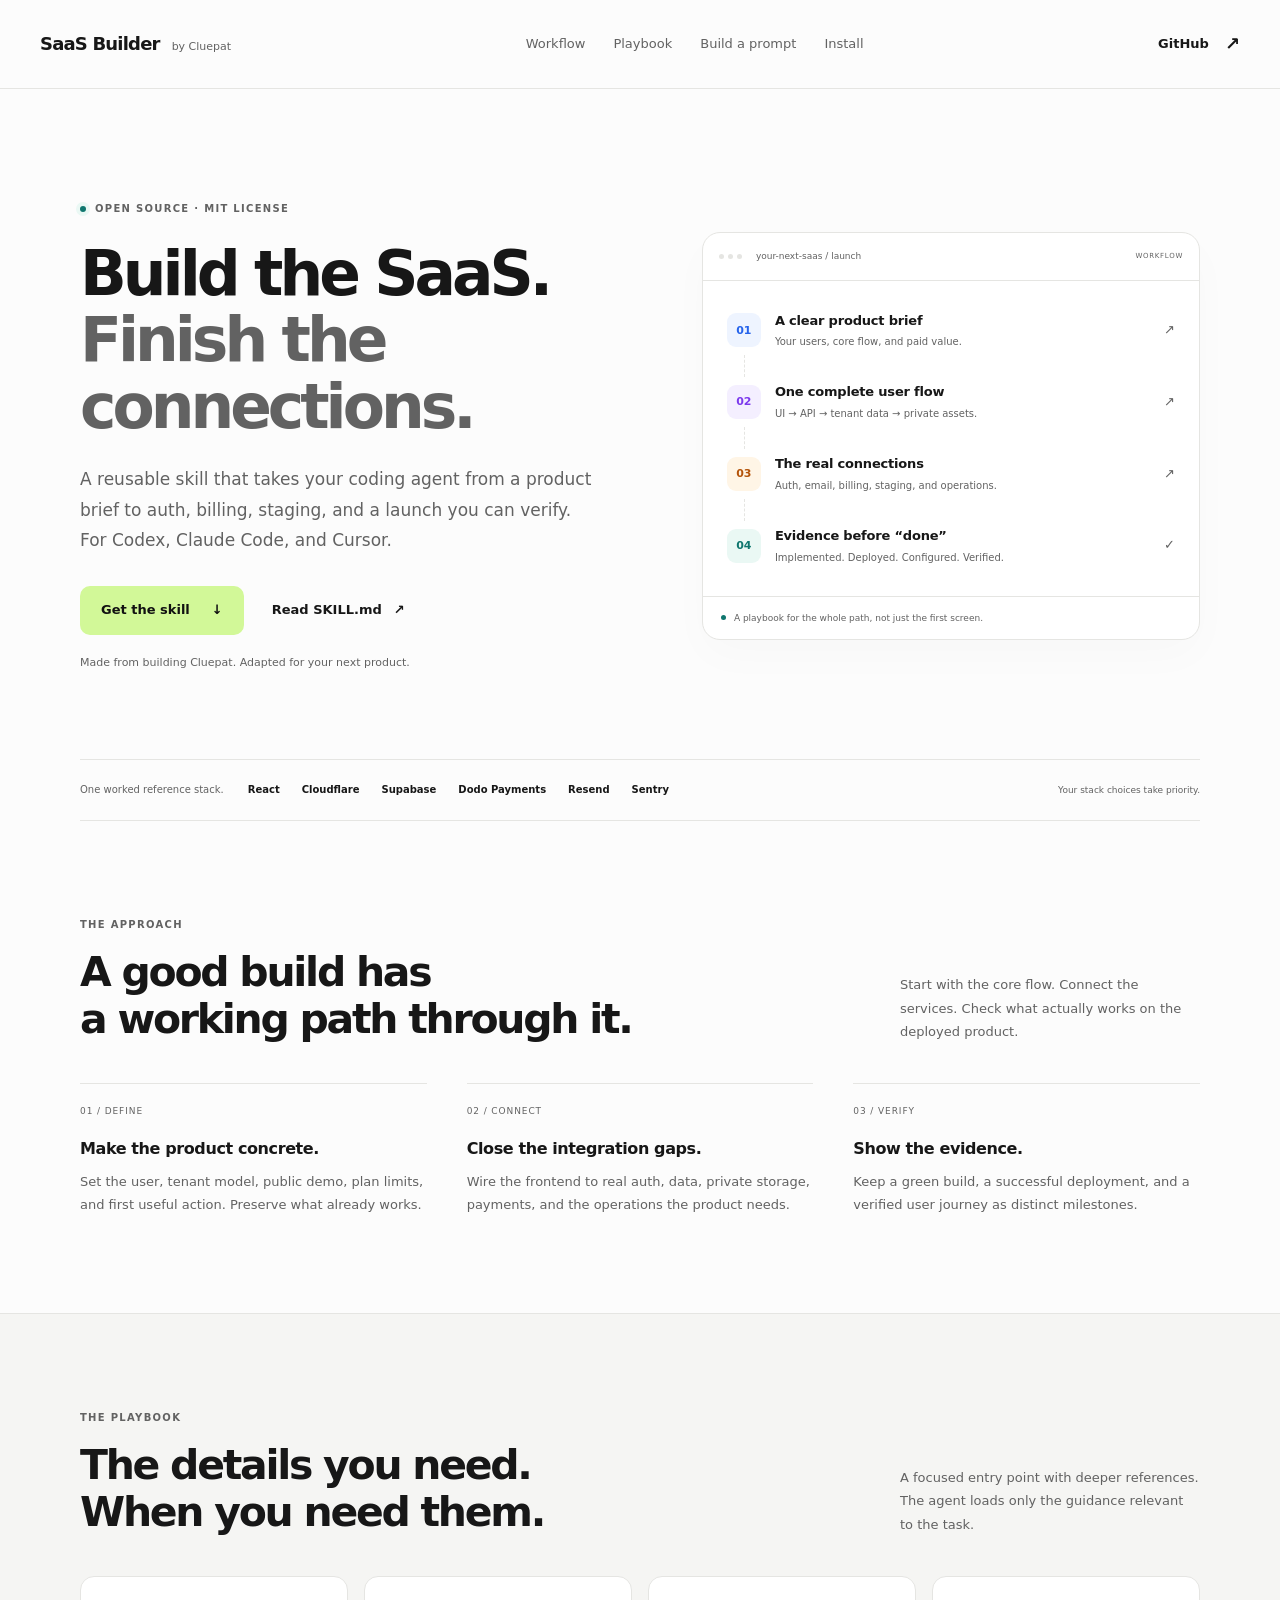
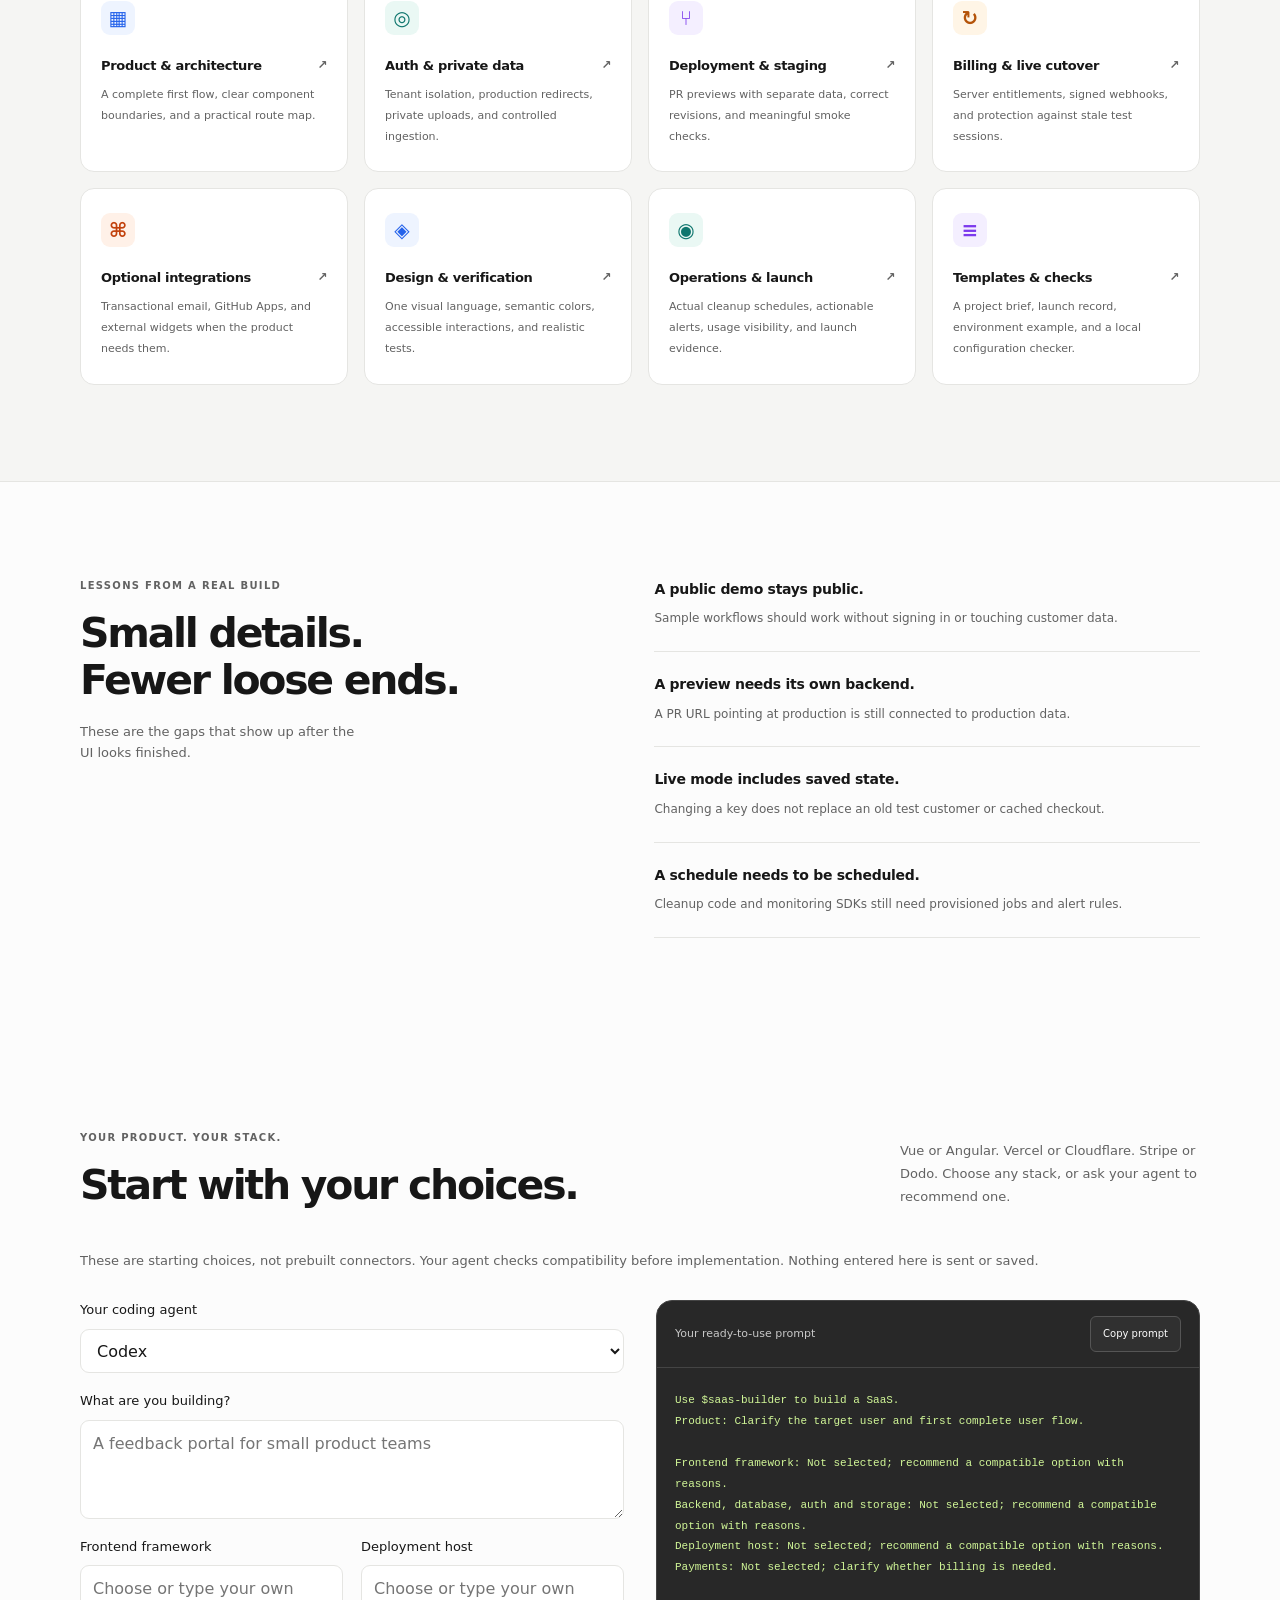
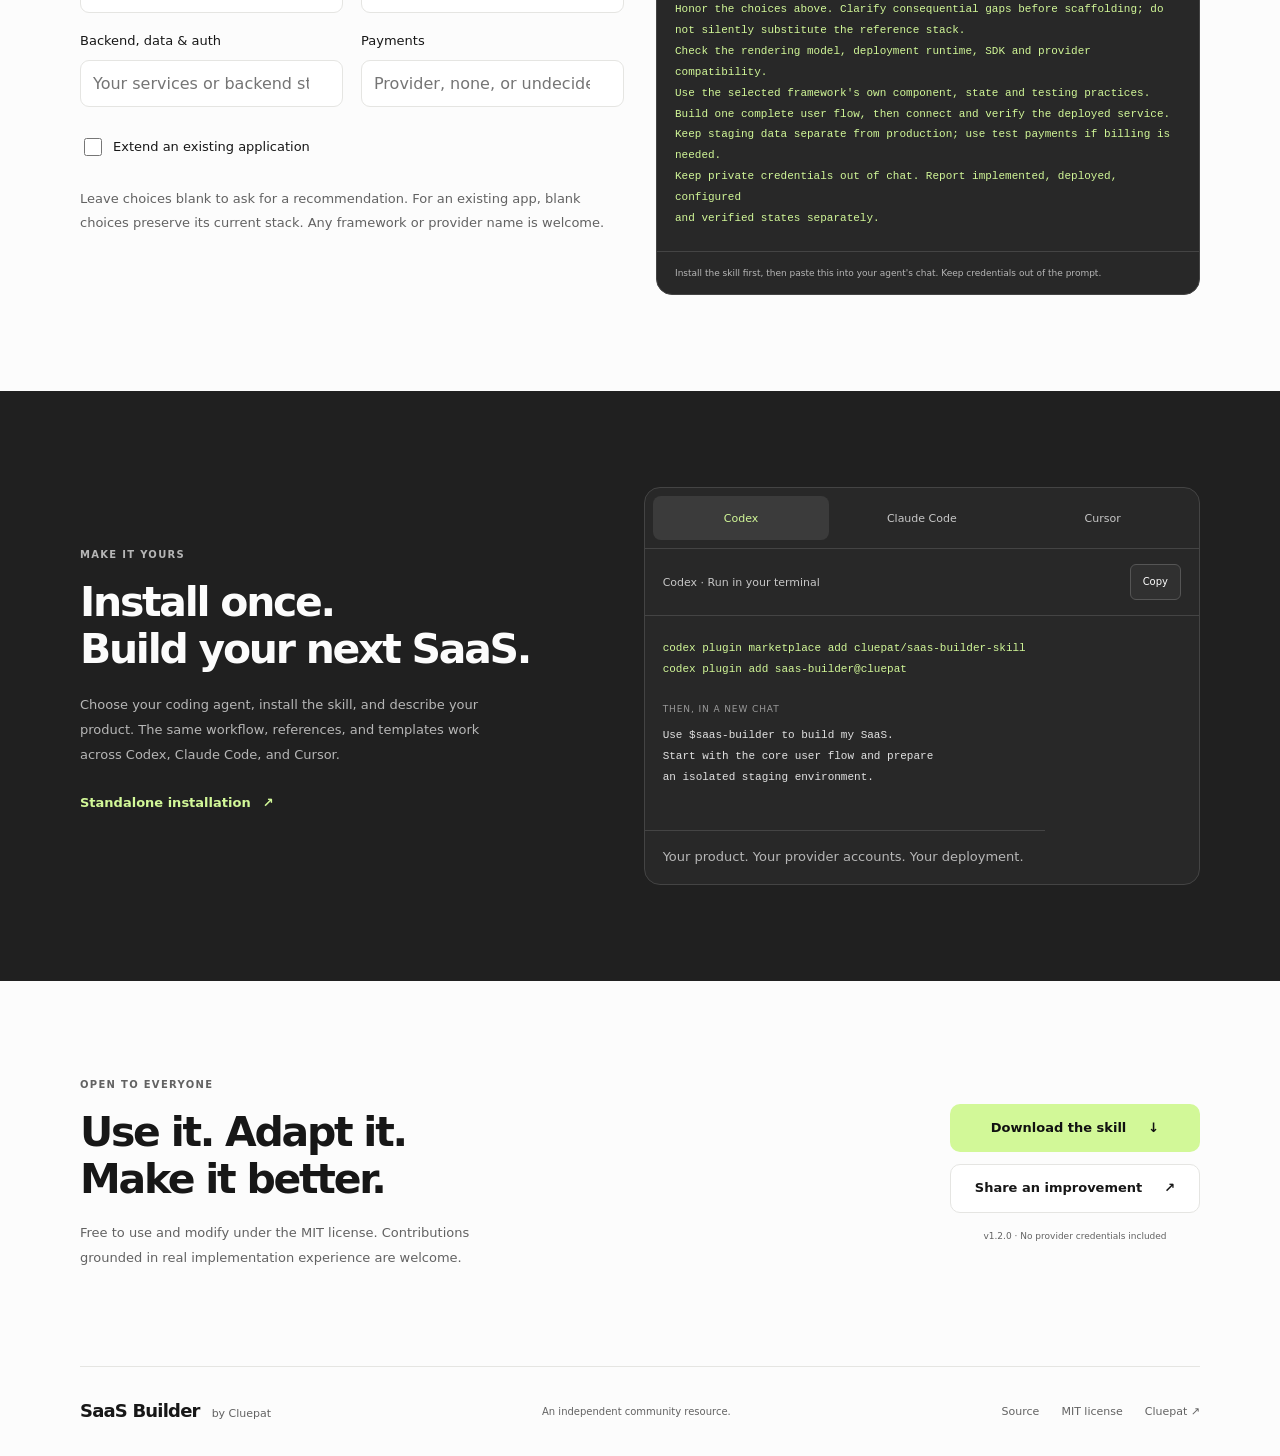
==== commit 520e0179: "Make SaaS stack choices explicit and add a custom prompt builder" ====
--- a/docs/index.html
+++ b/docs/index.html
@@ -19,6 +19,7 @@
         <a class="wordmark" href="#">SaaS Builder<span>by Cluepat</span></a>
         <div class="nav-links">
           <a href="#workflow">Workflow</a><a href="#playbook">Playbook</a
+          ><a href="#prompt-builder">Build a prompt</a
           ><a href="#install">Install</a>
         </div>
         <a
@@ -110,12 +111,12 @@
         class="stack-strip wrap"
         aria-label="Configurable reference stack"
       >
-        <span>A useful starting stack.</span>
+        <span>One worked reference stack.</span>
         <div>
           <b>React</b><b>Cloudflare</b><b>Supabase</b><b>Dodo Payments</b
           ><b>Resend</b><b>Sentry</b>
         </div>
-        <small>Keep your own stack when it fits.</small>
+        <small>Your stack choices take priority.</small>
       </section>
       <section
         class="section wrap"
@@ -299,6 +300,151 @@
             </dd>
           </div>
         </dl>
+      </section>
+      <section
+        class="section wrap"
+        id="prompt-builder"
+        aria-labelledby="prompt-title"
+      >
+        <div class="section-heading">
+          <div>
+            <span class="eyebrow">YOUR PRODUCT. YOUR STACK.</span>
+            <h2 id="prompt-title">Start with your choices.</h2>
+          </div>
+          <p>
+            Vue or Angular. Vercel or Cloudflare. Stripe or Dodo. Choose any
+            stack, or ask your agent to recommend one.
+          </p>
+        </div>
+        <p class="builder-note">
+          These are starting choices, not prebuilt connectors. Your agent checks
+          compatibility before implementation. Nothing entered here is sent or
+          saved.
+        </p>
+        <noscript
+          ><p>
+            Use the
+            <a
+              class="text-link"
+              href="https://github.com/cluepat/saas-builder-skill/blob/main/skills/saas-builder/assets/stack-prompt.md"
+              >editable stack prompt template</a
+            >, or enable JavaScript for the prompt builder.
+          </p></noscript
+        >
+        <div class="prompt-builder" hidden>
+          <form
+            id="stack-form"
+            class="prompt-fields"
+            aria-label="SaaS stack preferences"
+          >
+            <label class="wide"
+              >Your coding agent<select name="client">
+                <option value="codex">Codex</option>
+                <option value="claude-code">Claude Code plugin</option>
+                <option value="claude-standalone">
+                  Claude Code standalone skill
+                </option>
+                <option value="cursor">Cursor</option>
+              </select></label
+            >
+            <label class="wide"
+              >What are you building?<textarea
+                name="product"
+                rows="3"
+                maxlength="2000"
+                placeholder="A feedback portal for small product teams"
+              ></textarea>
+            </label>
+            <label
+              >Frontend framework<input
+                name="framework"
+                list="framework-options"
+                maxlength="200"
+                placeholder="Choose or type your own" /><datalist
+                id="framework-options"
+              >
+                <option value="React + TypeScript"></option>
+                <option value="Next.js"></option>
+                <option value="Vue + TypeScript"></option>
+                <option value="Nuxt"></option>
+                <option value="Angular"></option>
+                <option value="SvelteKit"></option>
+                <option value="Astro"></option></datalist
+            ></label>
+            <label
+              >Deployment host<input
+                name="hosting"
+                list="hosting-options"
+                maxlength="200"
+                placeholder="Choose or type your own" /><datalist
+                id="hosting-options"
+              >
+                <option value="Vercel"></option>
+                <option value="Cloudflare"></option>
+                <option value="Netlify"></option>
+                <option value="AWS"></option>
+                <option value="Render"></option></datalist
+            ></label>
+            <label
+              >Backend, data &amp; auth<input
+                name="backend"
+                list="backend-options"
+                maxlength="300"
+                placeholder="Your services or backend stack" /><datalist
+                id="backend-options"
+              >
+                <option value="Supabase"></option>
+                <option value="Firebase"></option>
+                <option value="Django + PostgreSQL"></option>
+                <option value="Laravel + PostgreSQL"></option>
+                <option value="Node.js + PostgreSQL"></option></datalist
+            ></label>
+            <label
+              >Payments<input
+                name="payments"
+                list="payments-options"
+                maxlength="200"
+                placeholder="Provider, none, or undecided" /><datalist
+                id="payments-options"
+              >
+                <option value="Stripe"></option>
+                <option value="Dodo Payments"></option>
+                <option value="Paddle"></option>
+                <option value="Lemon Squeezy"></option>
+                <option value="None"></option></datalist
+            ></label>
+            <label class="wide existing-choice"
+              ><input type="checkbox" name="existing" /> Extend an existing
+              application</label
+            >
+            <p class="wide builder-note">
+              Leave choices blank to ask for a recommendation. For an existing
+              app, blank choices preserve its current stack. Any framework or
+              provider name is welcome.
+            </p>
+          </form>
+          <div class="install-panel prompt-output">
+            <div class="command-heading">
+              <span>Your ready-to-use prompt</span
+              ><button
+                type="button"
+                data-copy="stack-prompt"
+                aria-label="Copy your stack prompt"
+              >
+                Copy prompt
+              </button>
+            </div>
+            <pre
+              id="stack-prompt"
+              tabindex="0"
+              aria-label="Generated SaaS prompt"
+            ></pre>
+            <p class="install-note">
+              Install the skill first, then paste this into your agent's chat.
+              Keep credentials out of the prompt.
+            </p>
+          </div>
+        </div>
       </section>
       <section
         class="section install-section"
@@ -456,7 +602,7 @@
             class="button"
             href="https://github.com/cluepat/saas-builder-skill/issues"
             >Share an improvement <span aria-hidden="true">↗</span></a
-          ><span>v1.1.0 · No provider credentials included</span>
+          ><span>v1.2.0 · No provider credentials included</span>
         </div>
       </section>
     </main>
@@ -472,6 +618,6 @@
       </div>
     </footer>
     <div class="copy-status" role="status" aria-live="polite"></div>
-    <script src="site.js" defer></script>
+    <script src="site.js" type="module"></script>
   </body>
 </html>
--- a/docs/styles.css
+++ b/docs/styles.css
@@ -460,6 +460,90 @@
   font-size: 0.75rem;
   line-height: 1.9;
 }
+input,
+select,
+textarea {
+  font: inherit;
+}
+input:focus-visible,
+select:focus-visible,
+textarea:focus-visible,
+pre:focus-visible {
+  outline: 3px solid var(--blue);
+  outline-offset: 3px;
+}
+.builder-note {
+  font-size: 0.8125rem;
+  line-height: 1.8;
+}
+.prompt-builder {
+  display: grid;
+  grid-template-columns: minmax(0, 1fr) minmax(0, 1fr);
+  gap: 32px;
+  margin-top: 28px;
+  align-items: start;
+}
+.prompt-fields {
+  display: grid;
+  grid-template-columns: minmax(0, 1fr) minmax(0, 1fr);
+  gap: 18px;
+}
+.prompt-fields label {
+  display: flex;
+  flex-direction: column;
+  gap: 8px;
+  min-width: 0;
+  font-size: 0.8125rem;
+  font-weight: 500;
+}
+.prompt-fields .wide {
+  grid-column: 1 / -1;
+}
+.prompt-fields input:not([type="checkbox"]),
+.prompt-fields select,
+.prompt-fields textarea {
+  width: 100%;
+  min-width: 0;
+  min-height: 44px;
+  padding: 10px 12px;
+  border: 1px solid var(--line);
+  border-radius: 9px;
+  background: var(--surface);
+  color: var(--text);
+  font-size: 1rem;
+  font-weight: 400;
+}
+.prompt-fields textarea {
+  resize: vertical;
+}
+.prompt-fields .existing-choice {
+  flex-direction: row;
+  align-items: center;
+  min-height: 44px;
+}
+.existing-choice input {
+  width: 18px;
+  height: 18px;
+  flex-shrink: 0;
+  accent-color: var(--teal);
+}
+.prompt-output pre {
+  max-height: 600px;
+  overflow-y: auto;
+}
+.prompt-output .install-note {
+  color: #b6b6b6;
+}
+@media (max-width: 960px) {
+  .prompt-builder {
+    grid-template-columns: minmax(0, 1fr);
+  }
+}
+@media (max-width: 480px) {
+  .prompt-fields {
+    grid-template-columns: minmax(0, 1fr);
+  }
+}
 .install-section {
   background: #202020;
   color: #fcfcfc;
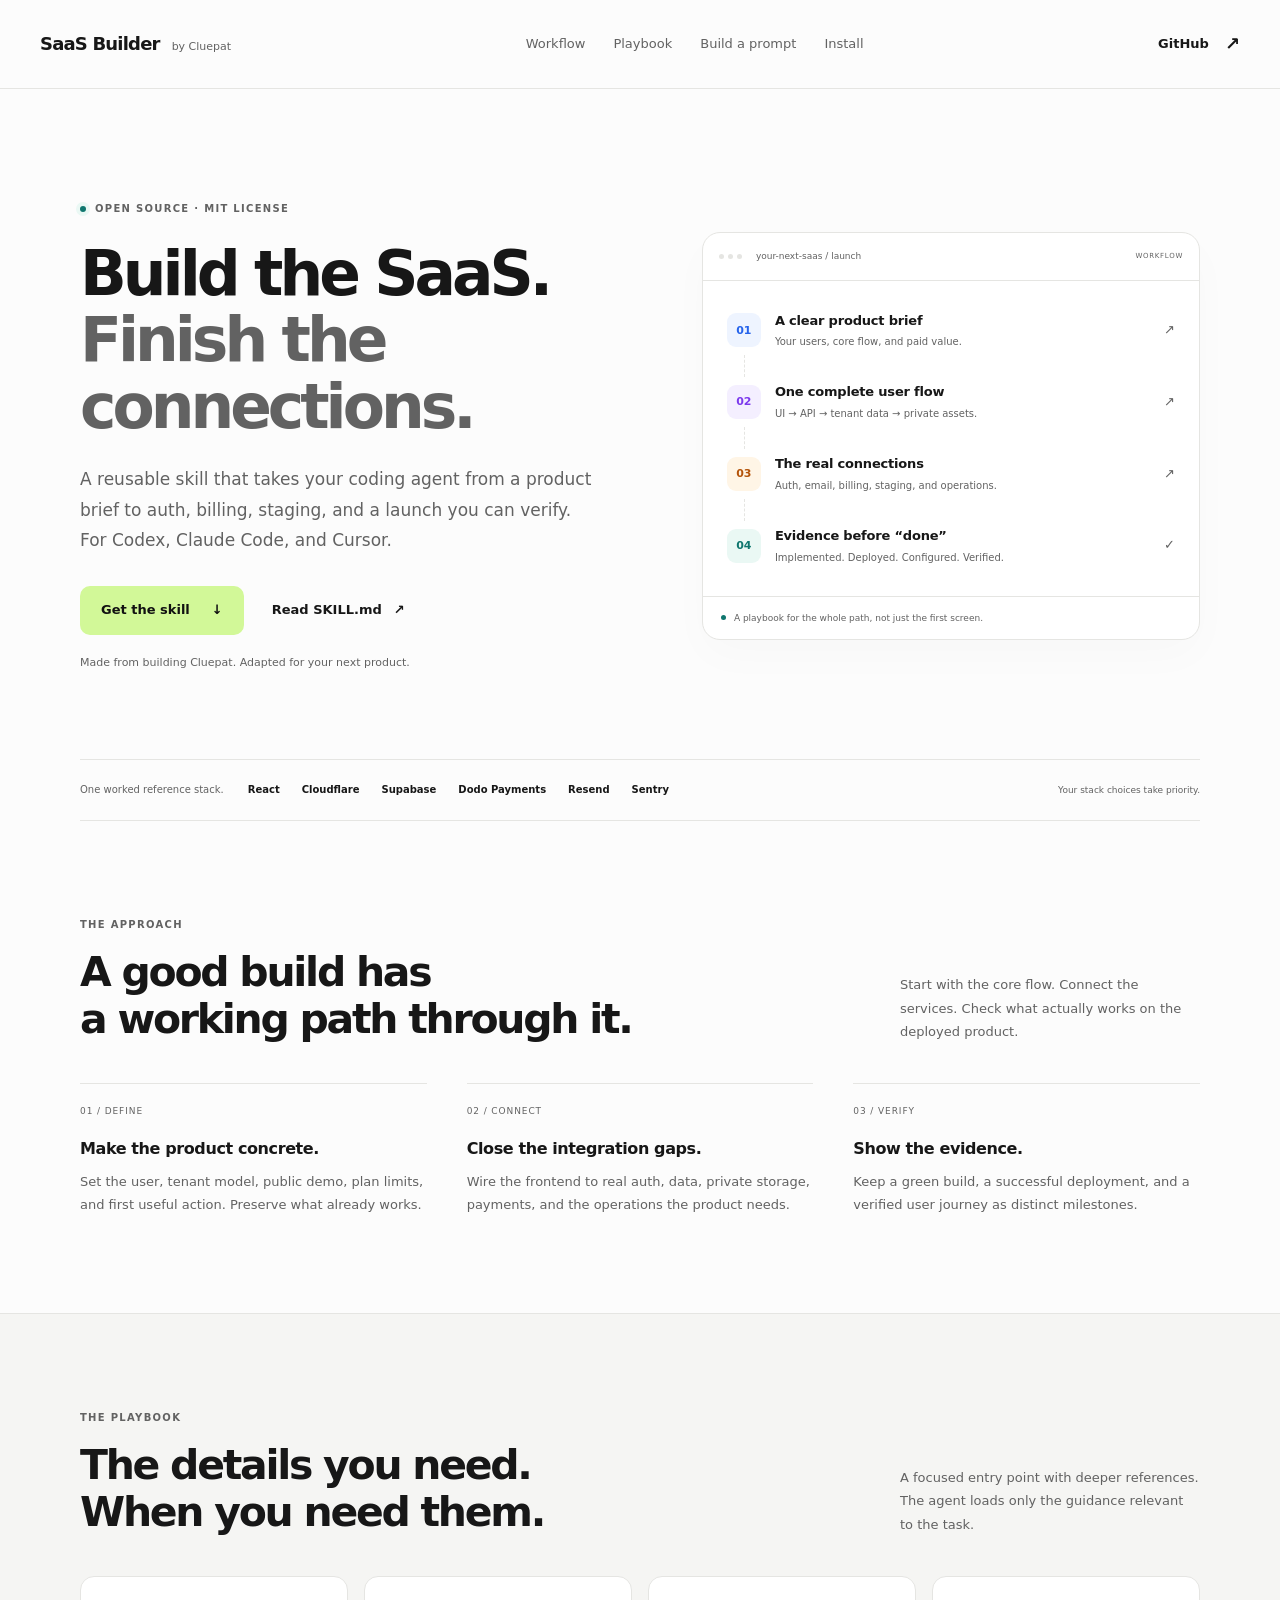
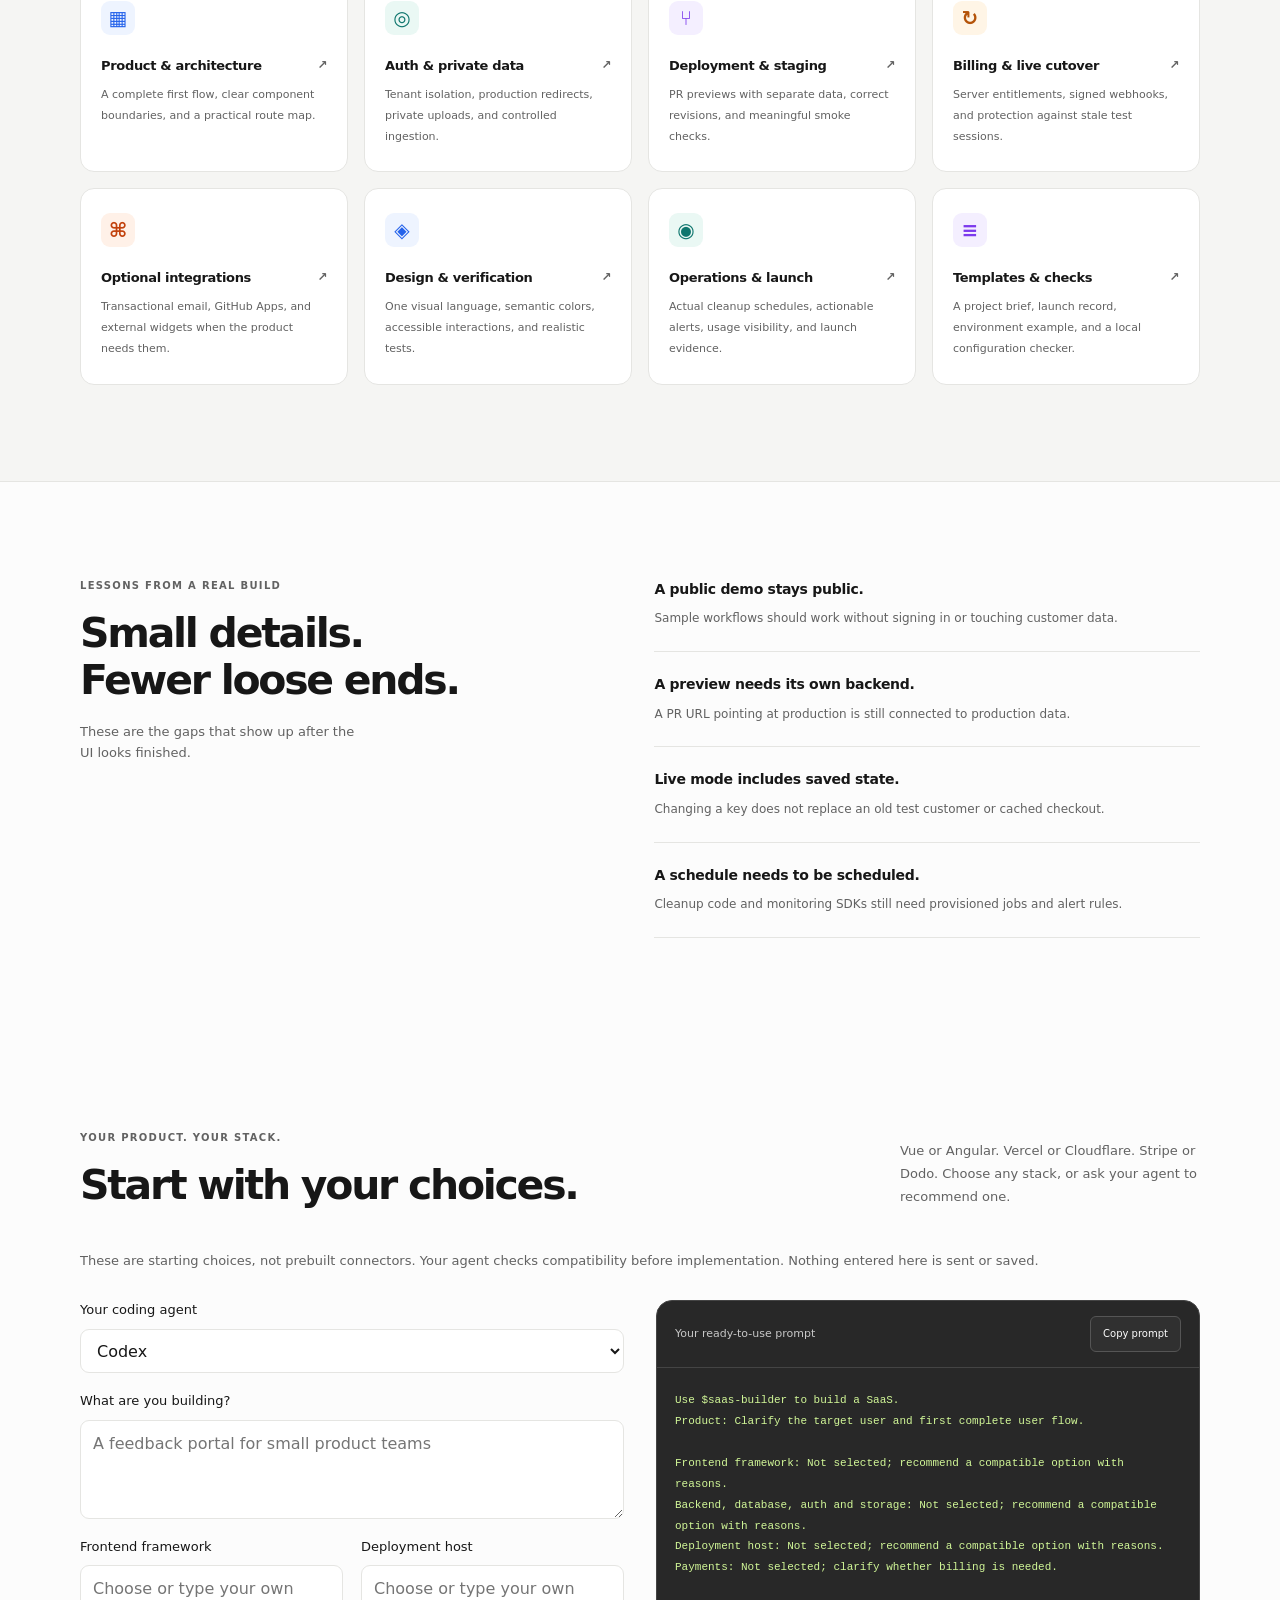
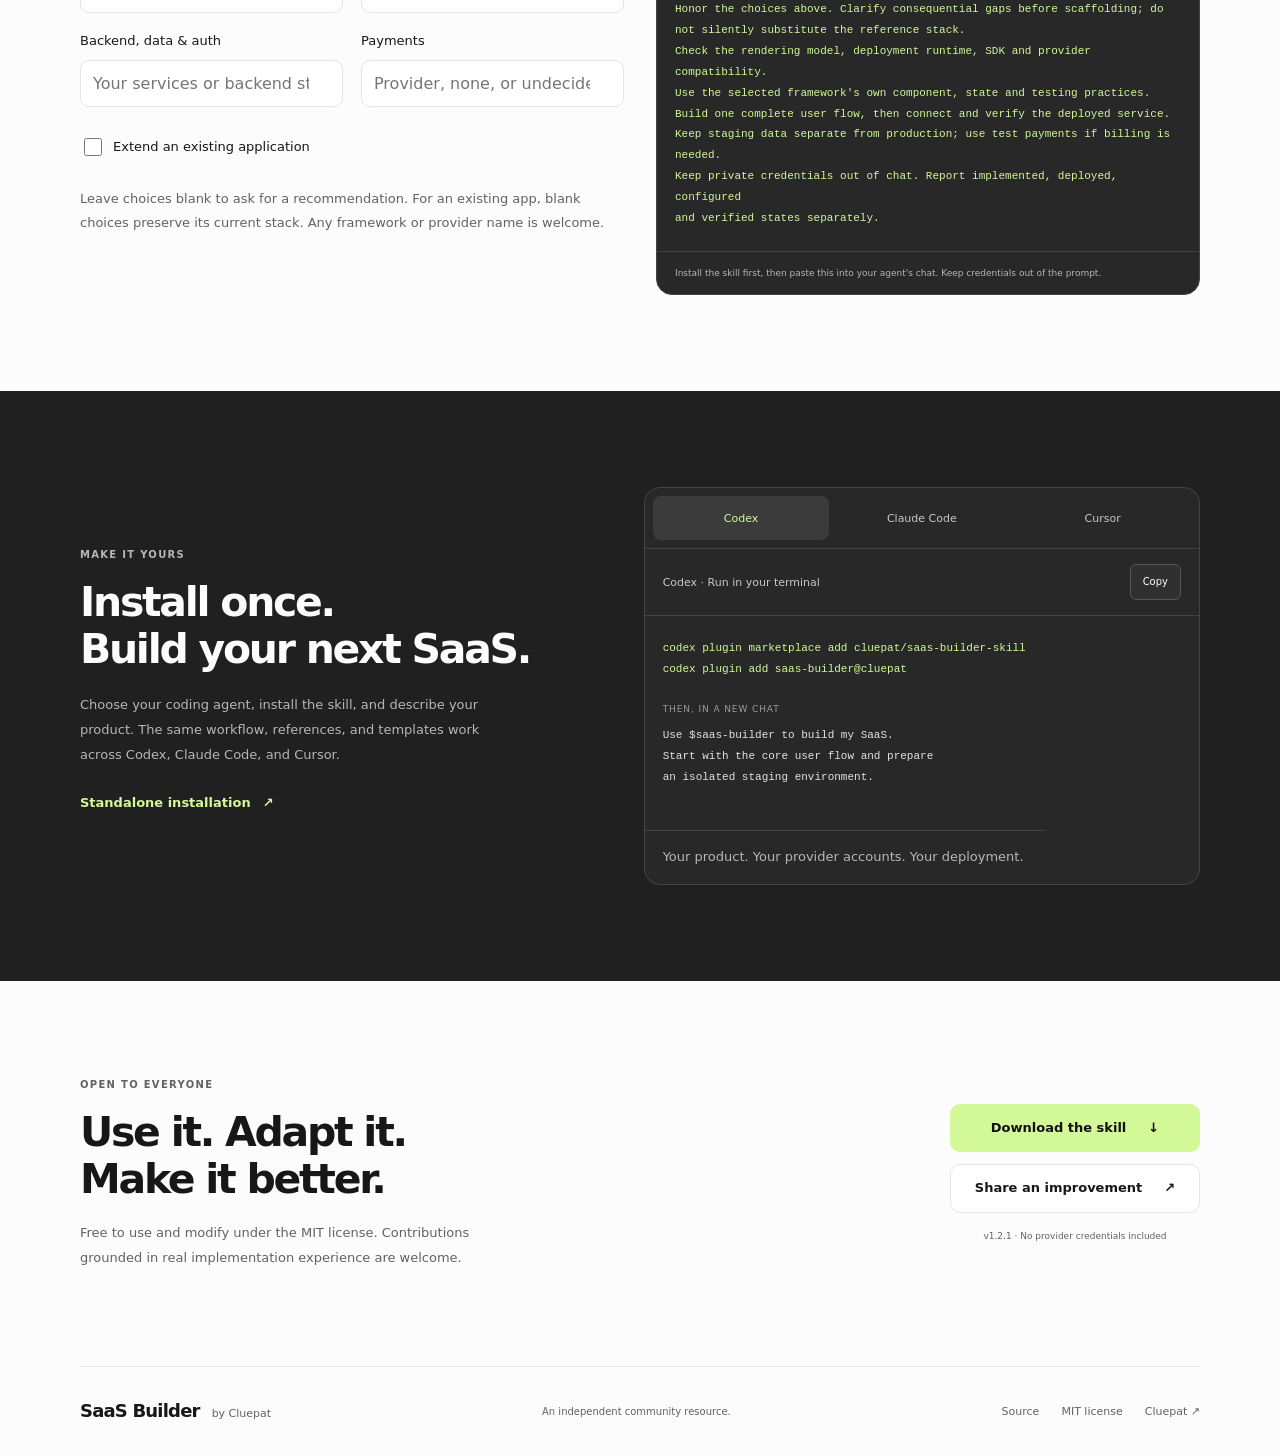
==== commit df36708f: "Version public guide assets to prevent stale prompt controls" ====
--- a/docs/index.html
+++ b/docs/index.html
@@ -10,7 +10,7 @@
     <meta name="theme-color" content="#fcfcfc" />
     <title>SaaS Builder — From brief to a connected SaaS</title>
     <link rel="icon" href="icon.svg" type="image/svg+xml" />
-    <link rel="stylesheet" href="styles.css" />
+    <link rel="stylesheet" href="styles.css?v=1.2.1" />
   </head>
   <body>
     <a class="skip" href="#main">Skip to content</a>
@@ -602,7 +602,7 @@
             class="button"
             href="https://github.com/cluepat/saas-builder-skill/issues"
             >Share an improvement <span aria-hidden="true">↗</span></a
-          ><span>v1.2.0 · No provider credentials included</span>
+          ><span>v1.2.1 · No provider credentials included</span>
         </div>
       </section>
     </main>
@@ -618,6 +618,6 @@
       </div>
     </footer>
     <div class="copy-status" role="status" aria-live="polite"></div>
-    <script src="site.js" type="module"></script>
+    <script src="site.js?v=1.2.1" type="module"></script>
   </body>
 </html>
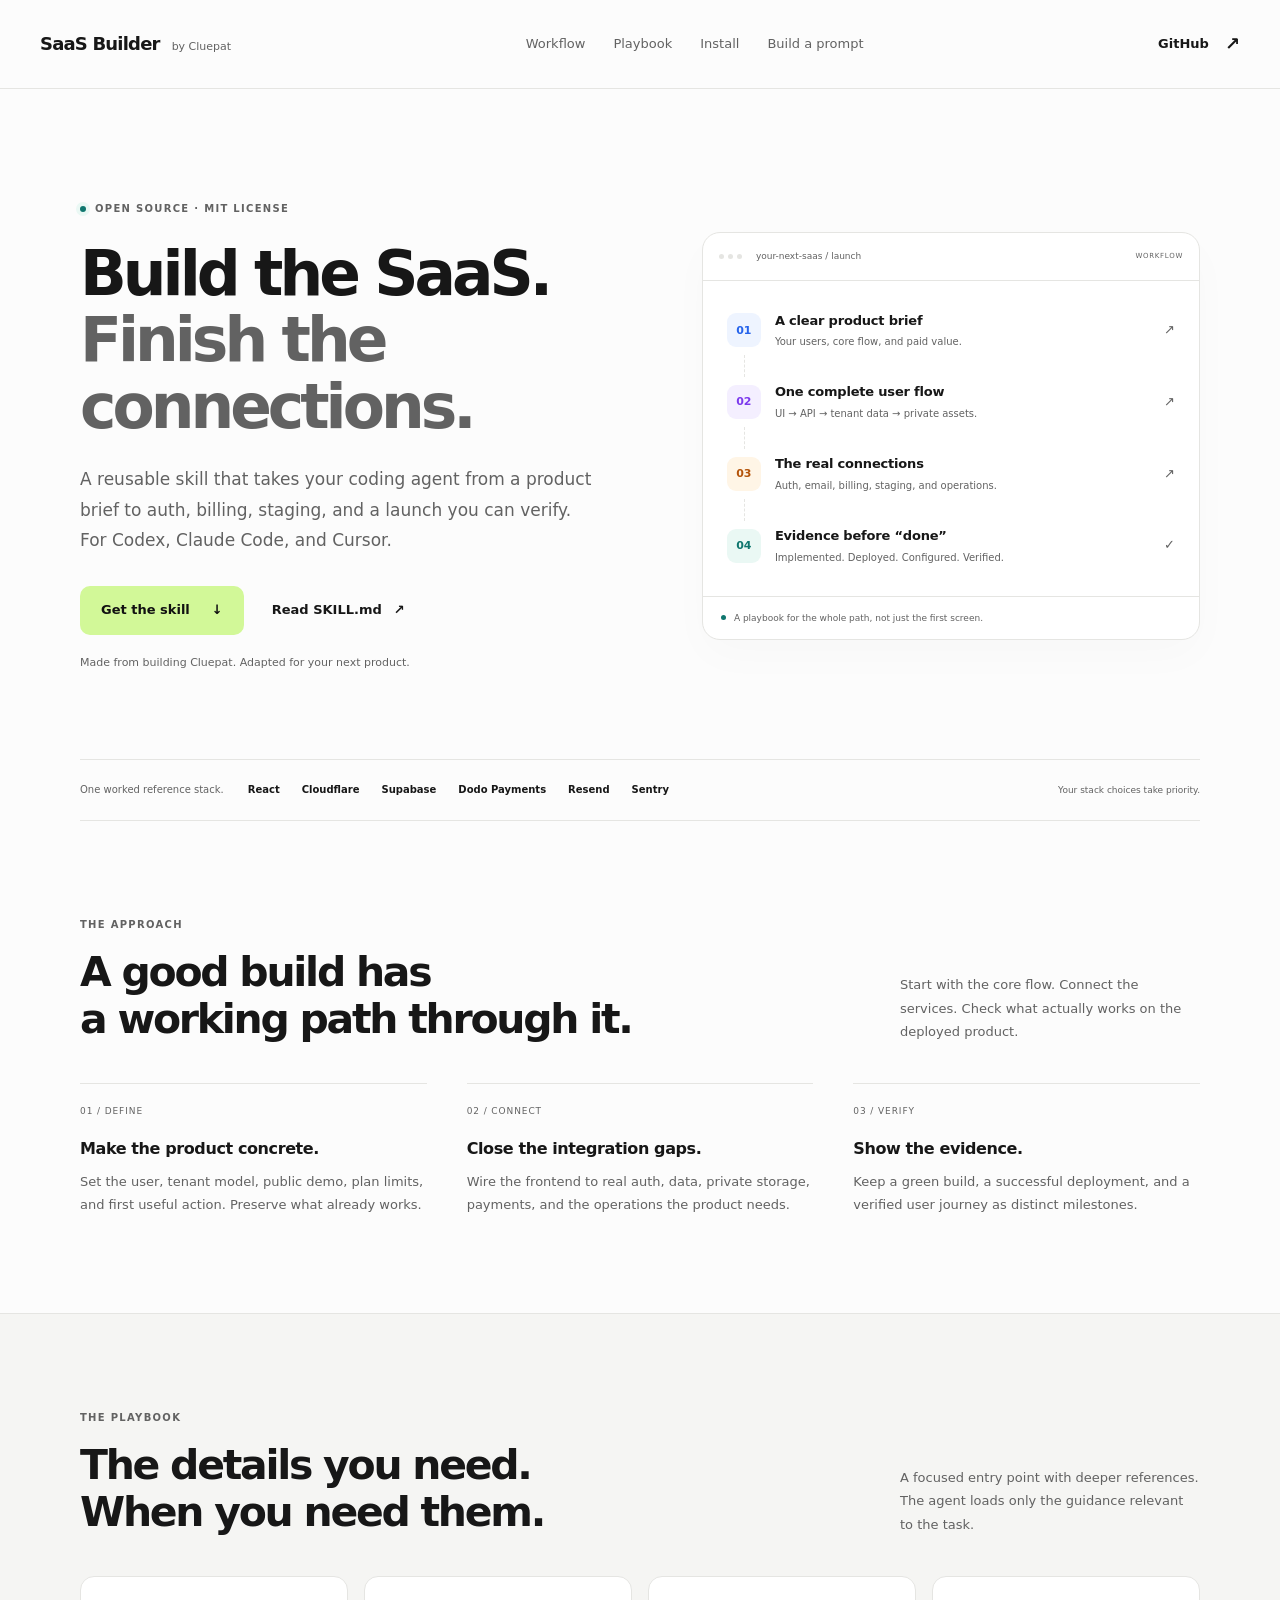
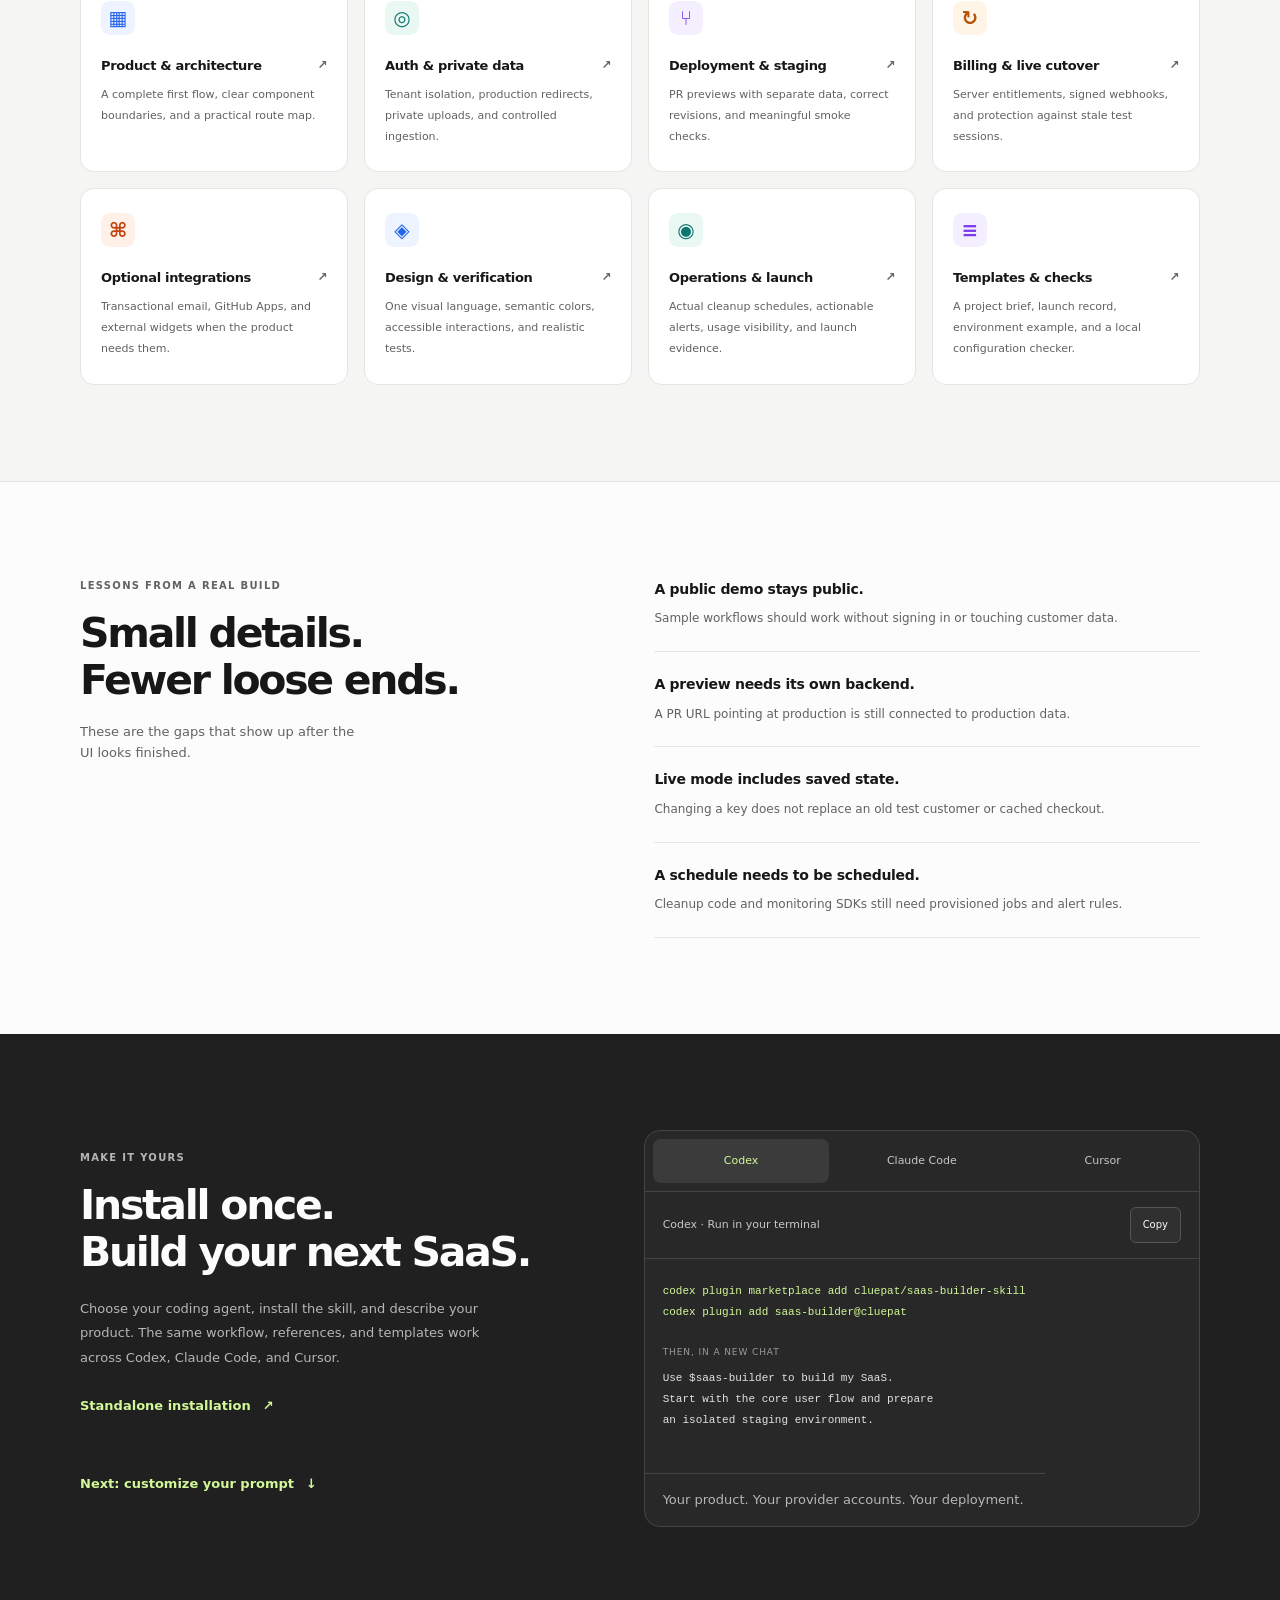
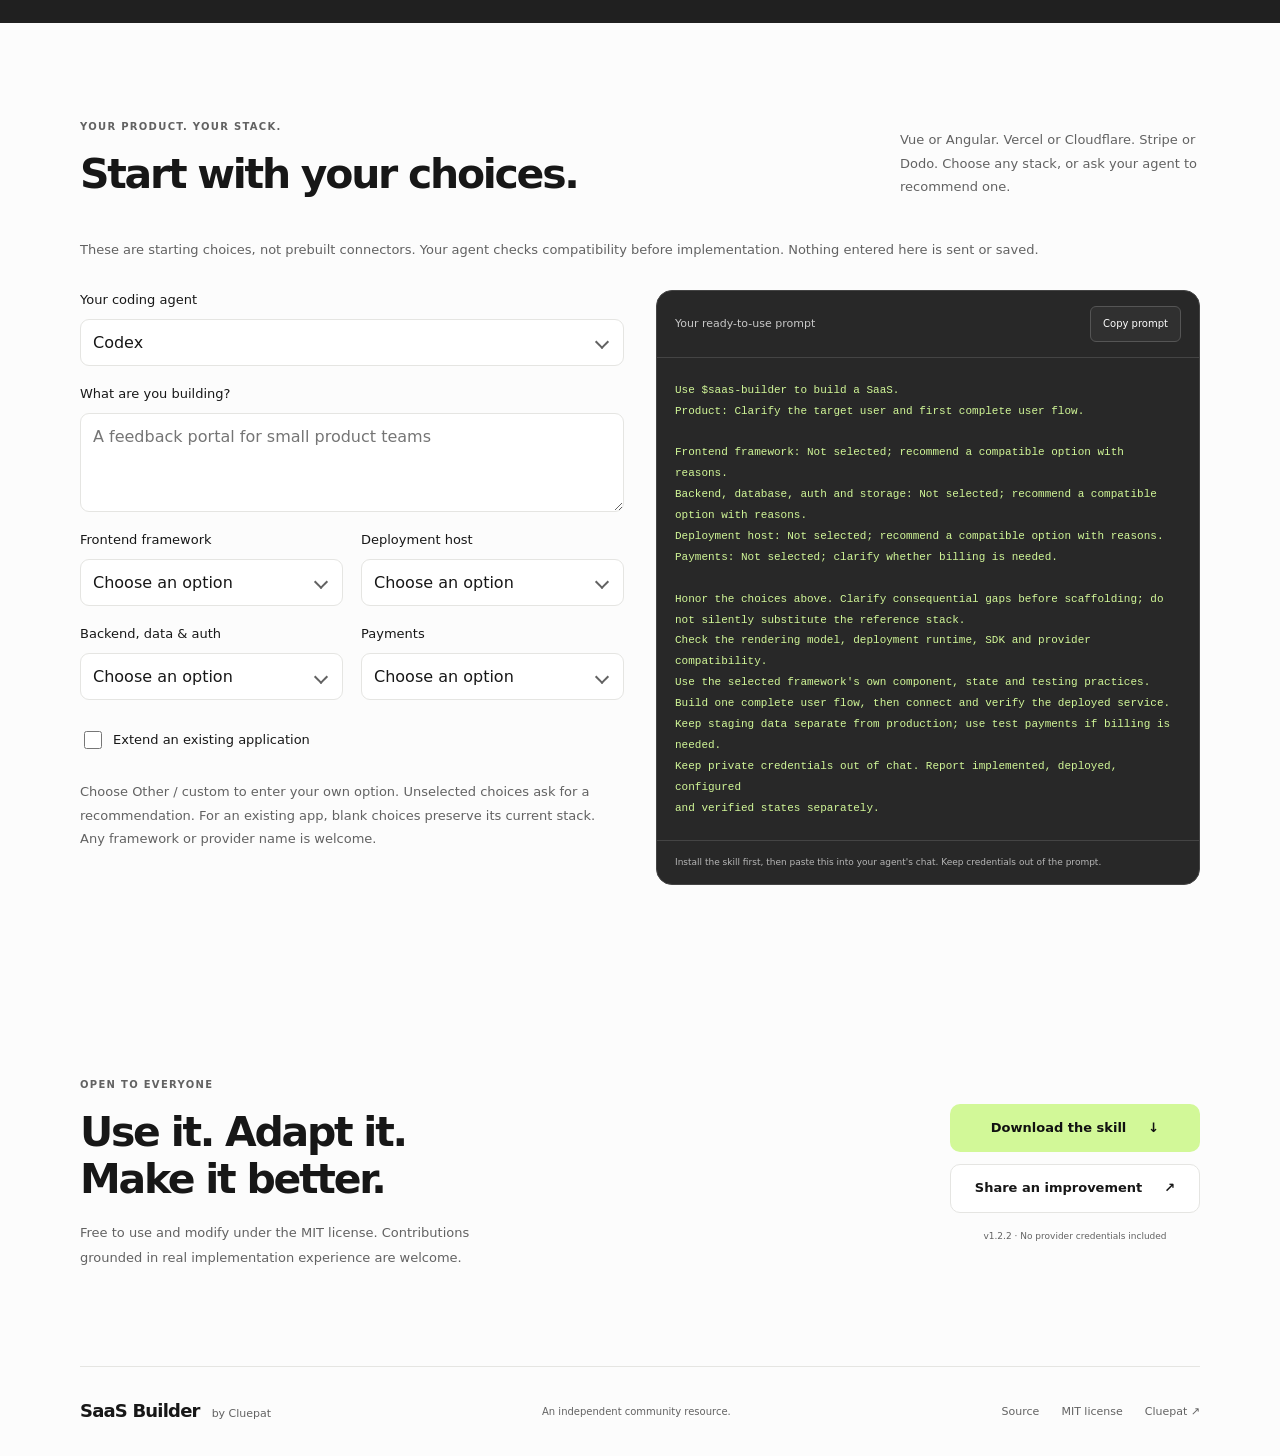
==== commit 19cd1a9a: "Put installation before prompts and improve stack selection controls" ====
--- a/docs/index.html
+++ b/docs/index.html
@@ -19,8 +19,8 @@
         <a class="wordmark" href="#">SaaS Builder<span>by Cluepat</span></a>
         <div class="nav-links">
           <a href="#workflow">Workflow</a><a href="#playbook">Playbook</a
-          ><a href="#prompt-builder">Build a prompt</a
-          ><a href="#install">Install</a>
+          ><a href="#install">Install</a
+          ><a href="#prompt-builder">Build a prompt</a>
         </div>
         <a
           class="source-link"
@@ -302,151 +302,6 @@
         </dl>
       </section>
       <section
-        class="section wrap"
-        id="prompt-builder"
-        aria-labelledby="prompt-title"
-      >
-        <div class="section-heading">
-          <div>
-            <span class="eyebrow">YOUR PRODUCT. YOUR STACK.</span>
-            <h2 id="prompt-title">Start with your choices.</h2>
-          </div>
-          <p>
-            Vue or Angular. Vercel or Cloudflare. Stripe or Dodo. Choose any
-            stack, or ask your agent to recommend one.
-          </p>
-        </div>
-        <p class="builder-note">
-          These are starting choices, not prebuilt connectors. Your agent checks
-          compatibility before implementation. Nothing entered here is sent or
-          saved.
-        </p>
-        <noscript
-          ><p>
-            Use the
-            <a
-              class="text-link"
-              href="https://github.com/cluepat/saas-builder-skill/blob/main/skills/saas-builder/assets/stack-prompt.md"
-              >editable stack prompt template</a
-            >, or enable JavaScript for the prompt builder.
-          </p></noscript
-        >
-        <div class="prompt-builder" hidden>
-          <form
-            id="stack-form"
-            class="prompt-fields"
-            aria-label="SaaS stack preferences"
-          >
-            <label class="wide"
-              >Your coding agent<select name="client">
-                <option value="codex">Codex</option>
-                <option value="claude-code">Claude Code plugin</option>
-                <option value="claude-standalone">
-                  Claude Code standalone skill
-                </option>
-                <option value="cursor">Cursor</option>
-              </select></label
-            >
-            <label class="wide"
-              >What are you building?<textarea
-                name="product"
-                rows="3"
-                maxlength="2000"
-                placeholder="A feedback portal for small product teams"
-              ></textarea>
-            </label>
-            <label
-              >Frontend framework<input
-                name="framework"
-                list="framework-options"
-                maxlength="200"
-                placeholder="Choose or type your own" /><datalist
-                id="framework-options"
-              >
-                <option value="React + TypeScript"></option>
-                <option value="Next.js"></option>
-                <option value="Vue + TypeScript"></option>
-                <option value="Nuxt"></option>
-                <option value="Angular"></option>
-                <option value="SvelteKit"></option>
-                <option value="Astro"></option></datalist
-            ></label>
-            <label
-              >Deployment host<input
-                name="hosting"
-                list="hosting-options"
-                maxlength="200"
-                placeholder="Choose or type your own" /><datalist
-                id="hosting-options"
-              >
-                <option value="Vercel"></option>
-                <option value="Cloudflare"></option>
-                <option value="Netlify"></option>
-                <option value="AWS"></option>
-                <option value="Render"></option></datalist
-            ></label>
-            <label
-              >Backend, data &amp; auth<input
-                name="backend"
-                list="backend-options"
-                maxlength="300"
-                placeholder="Your services or backend stack" /><datalist
-                id="backend-options"
-              >
-                <option value="Supabase"></option>
-                <option value="Firebase"></option>
-                <option value="Django + PostgreSQL"></option>
-                <option value="Laravel + PostgreSQL"></option>
-                <option value="Node.js + PostgreSQL"></option></datalist
-            ></label>
-            <label
-              >Payments<input
-                name="payments"
-                list="payments-options"
-                maxlength="200"
-                placeholder="Provider, none, or undecided" /><datalist
-                id="payments-options"
-              >
-                <option value="Stripe"></option>
-                <option value="Dodo Payments"></option>
-                <option value="Paddle"></option>
-                <option value="Lemon Squeezy"></option>
-                <option value="None"></option></datalist
-            ></label>
-            <label class="wide existing-choice"
-              ><input type="checkbox" name="existing" /> Extend an existing
-              application</label
-            >
-            <p class="wide builder-note">
-              Leave choices blank to ask for a recommendation. For an existing
-              app, blank choices preserve its current stack. Any framework or
-              provider name is welcome.
-            </p>
-          </form>
-          <div class="install-panel prompt-output">
-            <div class="command-heading">
-              <span>Your ready-to-use prompt</span
-              ><button
-                type="button"
-                data-copy="stack-prompt"
-                aria-label="Copy your stack prompt"
-              >
-                Copy prompt
-              </button>
-            </div>
-            <pre
-              id="stack-prompt"
-              tabindex="0"
-              aria-label="Generated SaaS prompt"
-            ></pre>
-            <p class="install-note">
-              Install the skill first, then paste this into your agent's chat.
-              Keep credentials out of the prompt.
-            </p>
-          </div>
-        </div>
-      </section>
-      <section
         class="section install-section"
         id="install"
         aria-labelledby="install-title"
@@ -465,6 +320,12 @@
               href="https://github.com/cluepat/saas-builder-skill#standalone-skill"
               >Standalone installation <span aria-hidden="true">↗</span></a
             >
+            <p>
+              <a class="text-link" href="#prompt-builder"
+                >Next: customize your prompt
+                <span aria-hidden="true">↓</span></a
+              >
+            </p>
           </div>
           <div class="install-panel">
             <div
@@ -586,6 +447,188 @@
           </div>
         </div>
       </section>
+      <section
+        class="section wrap"
+        id="prompt-builder"
+        aria-labelledby="prompt-title"
+      >
+        <div class="section-heading">
+          <div>
+            <span class="eyebrow">YOUR PRODUCT. YOUR STACK.</span>
+            <h2 id="prompt-title">Start with your choices.</h2>
+          </div>
+          <p>
+            Vue or Angular. Vercel or Cloudflare. Stripe or Dodo. Choose any
+            stack, or ask your agent to recommend one.
+          </p>
+        </div>
+        <p class="builder-note">
+          These are starting choices, not prebuilt connectors. Your agent checks
+          compatibility before implementation. Nothing entered here is sent or
+          saved.
+        </p>
+        <noscript
+          ><p>
+            Use the
+            <a
+              class="text-link"
+              href="https://github.com/cluepat/saas-builder-skill/blob/main/skills/saas-builder/assets/stack-prompt.md"
+              >editable stack prompt template</a
+            >, or enable JavaScript for the prompt builder.
+          </p></noscript
+        >
+        <div class="prompt-builder" hidden>
+          <form
+            id="stack-form"
+            class="prompt-fields"
+            aria-label="SaaS stack preferences"
+          >
+            <label class="wide"
+              >Your coding agent<span class="select-control"
+                ><select name="client">
+                  <option value="codex">Codex</option>
+                  <option value="claude-code">Claude Code plugin</option>
+                  <option value="claude-standalone">
+                    Claude Code standalone skill
+                  </option>
+                  <option value="cursor">Cursor</option>
+                </select></span
+              ></label
+            >
+            <label class="wide"
+              >What are you building?<textarea
+                name="product"
+                rows="3"
+                maxlength="2000"
+                placeholder="A feedback portal for small product teams"
+              ></textarea>
+            </label>
+            <div class="stack-field">
+              <label for="framework-choice">Frontend framework</label>
+              <div class="select-control">
+                <select id="framework-choice" name="framework">
+                  <option value="">Choose an option</option>
+                  <option value="React + TypeScript">React + TypeScript</option>
+                  <option value="Next.js">Next.js</option>
+                  <option value="Vue + TypeScript">Vue + TypeScript</option>
+                  <option value="Nuxt">Nuxt</option>
+                  <option value="Angular">Angular</option>
+                  <option value="SvelteKit">SvelteKit</option>
+                  <option value="Astro">Astro</option>
+                  <option value="__custom">Other / custom</option>
+                </select>
+              </div>
+              <label class="custom-choice" data-custom-for="framework" hidden
+                >Custom frontend framework<input
+                  name="framework-custom"
+                  maxlength="300"
+                  placeholder="Enter your preferred stack"
+                  disabled
+              /></label>
+            </div>
+            <div class="stack-field">
+              <label for="hosting-choice">Deployment host</label>
+              <div class="select-control">
+                <select id="hosting-choice" name="hosting">
+                  <option value="">Choose an option</option>
+                  <option value="Vercel">Vercel</option>
+                  <option value="Cloudflare">Cloudflare</option>
+                  <option value="Netlify">Netlify</option>
+                  <option value="AWS">AWS</option>
+                  <option value="Render">Render</option>
+                  <option value="__custom">Other / custom</option>
+                </select>
+              </div>
+              <label class="custom-choice" data-custom-for="hosting" hidden
+                >Custom deployment host<input
+                  name="hosting-custom"
+                  maxlength="300"
+                  placeholder="Enter your preferred stack"
+                  disabled
+              /></label>
+            </div>
+            <div class="stack-field">
+              <label for="backend-choice">Backend, data &amp; auth</label>
+              <div class="select-control">
+                <select id="backend-choice" name="backend">
+                  <option value="">Choose an option</option>
+                  <option value="Supabase">Supabase</option>
+                  <option value="Firebase">Firebase</option>
+                  <option value="Django + PostgreSQL">
+                    Django + PostgreSQL
+                  </option>
+                  <option value="Laravel + PostgreSQL">
+                    Laravel + PostgreSQL
+                  </option>
+                  <option value="Node.js + PostgreSQL">
+                    Node.js + PostgreSQL
+                  </option>
+                  <option value="__custom">Other / custom</option>
+                </select>
+              </div>
+              <label class="custom-choice" data-custom-for="backend" hidden
+                >Custom backend, data &amp; auth<input
+                  name="backend-custom"
+                  maxlength="300"
+                  placeholder="Enter your preferred stack"
+                  disabled
+              /></label>
+            </div>
+            <div class="stack-field">
+              <label for="payments-choice">Payments</label>
+              <div class="select-control">
+                <select id="payments-choice" name="payments">
+                  <option value="">Choose an option</option>
+                  <option value="Stripe">Stripe</option>
+                  <option value="Dodo Payments">Dodo Payments</option>
+                  <option value="Paddle">Paddle</option>
+                  <option value="Lemon Squeezy">Lemon Squeezy</option>
+                  <option value="None">No payments</option>
+                  <option value="__custom">Other / custom</option>
+                </select>
+              </div>
+              <label class="custom-choice" data-custom-for="payments" hidden
+                >Custom payment provider<input
+                  name="payments-custom"
+                  maxlength="300"
+                  placeholder="Enter your preferred stack"
+                  disabled
+              /></label>
+            </div>
+            <label class="wide existing-choice"
+              ><input type="checkbox" name="existing" /> Extend an existing
+              application</label
+            >
+            <p class="wide builder-note">
+              Choose Other / custom to enter your own option. Unselected choices
+              ask for a recommendation. For an existing app, blank choices
+              preserve its current stack. Any framework or provider name is
+              welcome.
+            </p>
+          </form>
+          <div class="install-panel prompt-output">
+            <div class="command-heading">
+              <span>Your ready-to-use prompt</span
+              ><button
+                type="button"
+                data-copy="stack-prompt"
+                aria-label="Copy your stack prompt"
+              >
+                Copy prompt
+              </button>
+            </div>
+            <pre
+              id="stack-prompt"
+              tabindex="0"
+              aria-label="Generated SaaS prompt"
+            ></pre>
+            <p class="install-note">
+              Install the skill first, then paste this into your agent's chat.
+              Keep credentials out of the prompt.
+            </p>
+          </div>
+        </div>
+      </section>
       <section class="section wrap resources" aria-labelledby="resources-title">
         <div>
           <span class="eyebrow">OPEN TO EVERYONE</span>
@@ -602,7 +645,7 @@
             class="button"
             href="https://github.com/cluepat/saas-builder-skill/issues"
             >Share an improvement <span aria-hidden="true">↗</span></a
-          ><span>v1.2.1 · No provider credentials included</span>
+          ><span>v1.2.2 · No provider credentials included</span>
         </div>
       </section>
     </main>
--- a/docs/styles.css
+++ b/docs/styles.css
@@ -499,6 +499,34 @@
 .prompt-fields .wide {
   grid-column: 1 / -1;
 }
+.stack-field {
+  display: flex;
+  flex-direction: column;
+  gap: 8px;
+  min-width: 0;
+}
+.select-control {
+  display: block;
+  position: relative;
+  width: 100%;
+}
+.select-control::after {
+  content: "";
+  position: absolute;
+  right: 17px;
+  top: calc(50% - 5px);
+  width: 8px;
+  height: 8px;
+  border-right: 2px solid var(--secondary);
+  border-bottom: 2px solid var(--secondary);
+  transform: rotate(45deg);
+  pointer-events: none;
+}
+.prompt-fields .select-control select {
+  appearance: none;
+  padding-right: 40px;
+  cursor: pointer;
+}
 .prompt-fields input:not([type="checkbox"]),
 .prompt-fields select,
 .prompt-fields textarea {
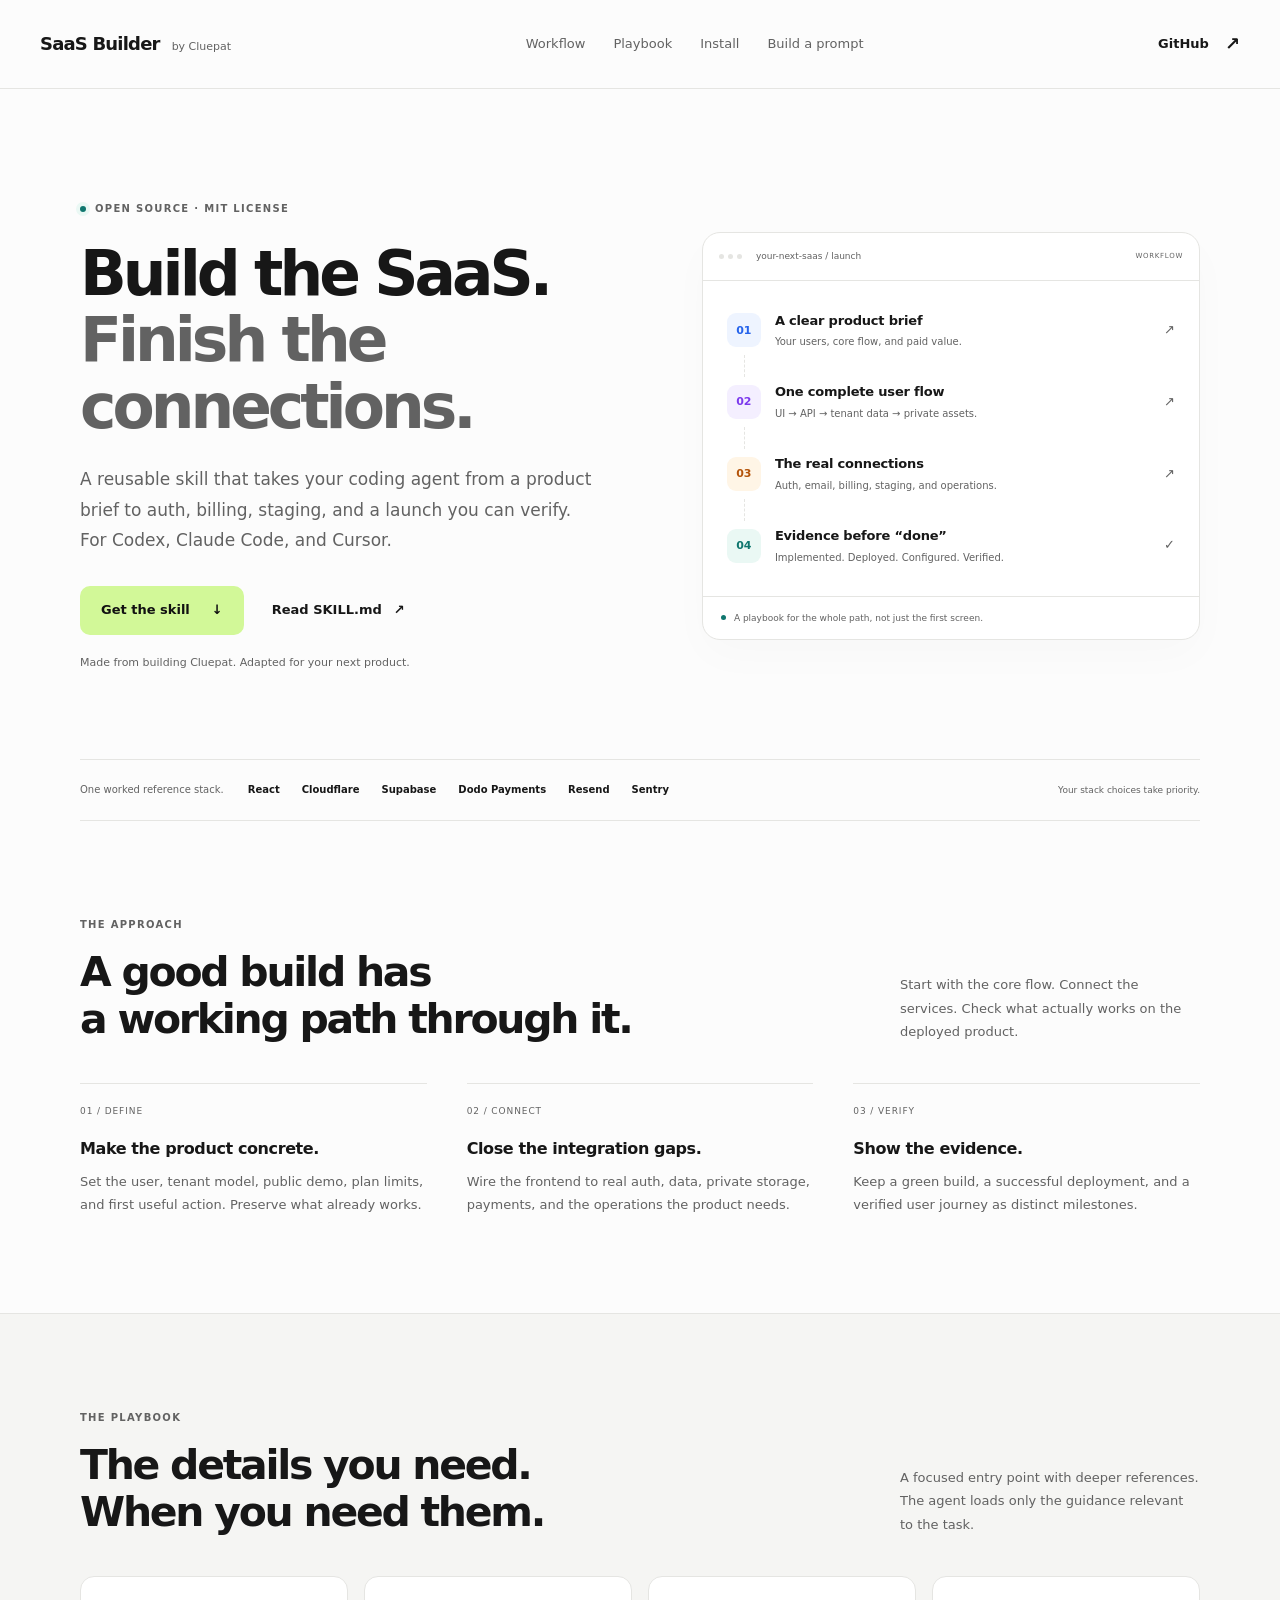
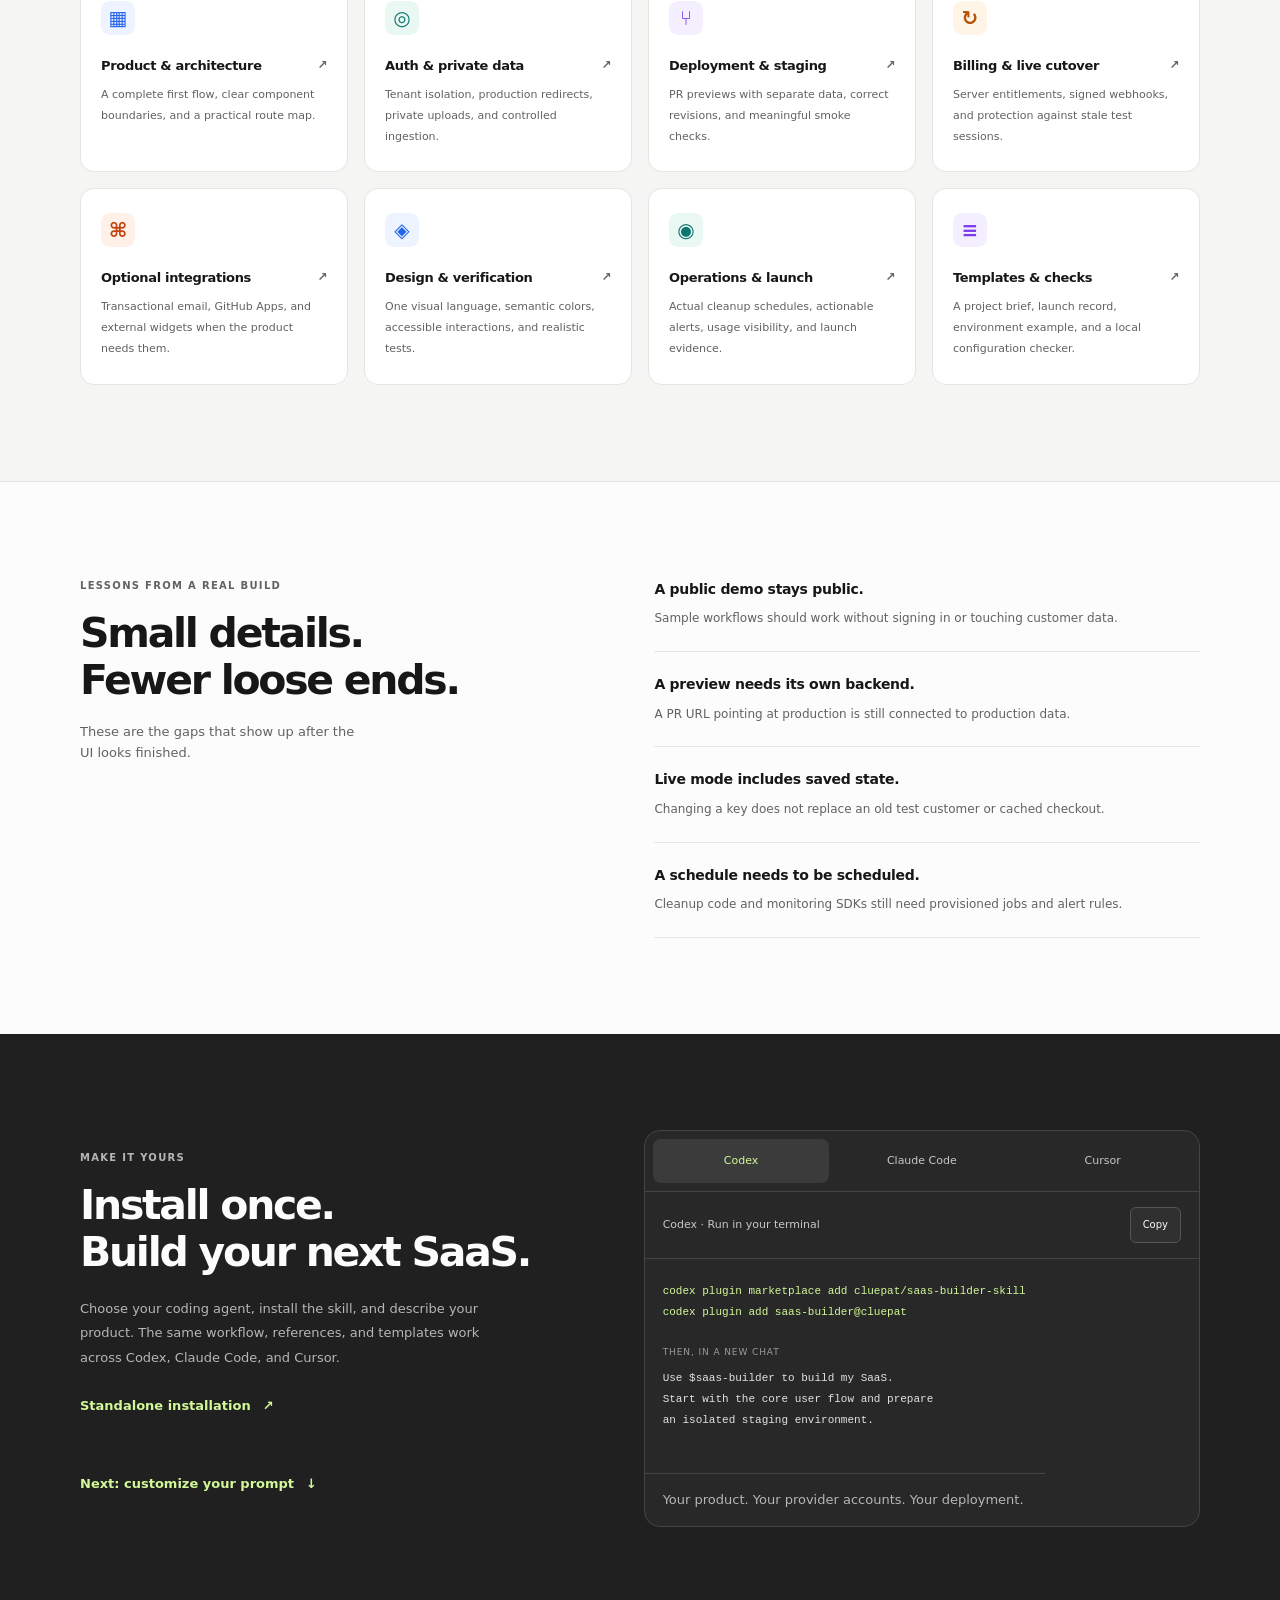
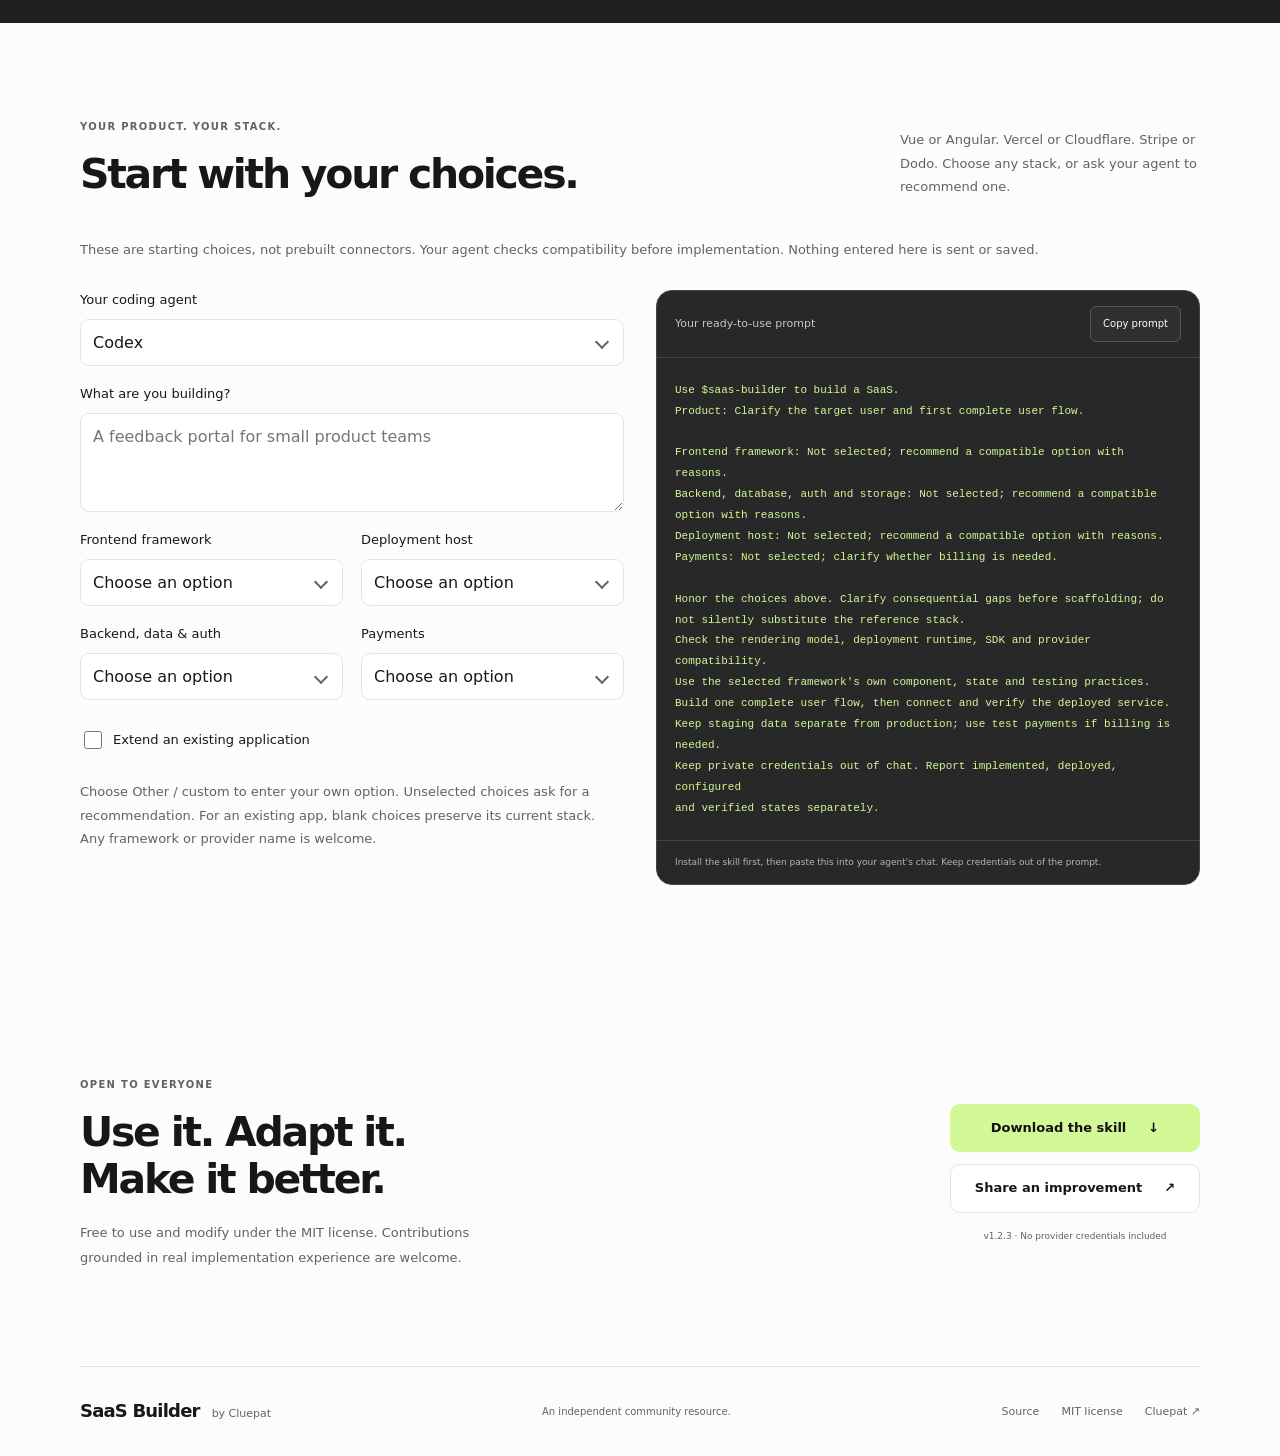
==== commit 647c070b: "Refresh guide asset versions for the selection controls" ====
--- a/docs/index.html
+++ b/docs/index.html
@@ -10,7 +10,7 @@
     <meta name="theme-color" content="#fcfcfc" />
     <title>SaaS Builder — From brief to a connected SaaS</title>
     <link rel="icon" href="icon.svg" type="image/svg+xml" />
-    <link rel="stylesheet" href="styles.css?v=1.2.1" />
+    <link rel="stylesheet" href="styles.css?v=1.2.3" />
   </head>
   <body>
     <a class="skip" href="#main">Skip to content</a>
@@ -645,7 +645,7 @@
             class="button"
             href="https://github.com/cluepat/saas-builder-skill/issues"
             >Share an improvement <span aria-hidden="true">↗</span></a
-          ><span>v1.2.2 · No provider credentials included</span>
+          ><span>v1.2.3 · No provider credentials included</span>
         </div>
       </section>
     </main>
@@ -661,6 +661,6 @@
       </div>
     </footer>
     <div class="copy-status" role="status" aria-live="polite"></div>
-    <script src="site.js?v=1.2.1" type="module"></script>
+    <script src="site.js?v=1.2.3" type="module"></script>
   </body>
 </html>
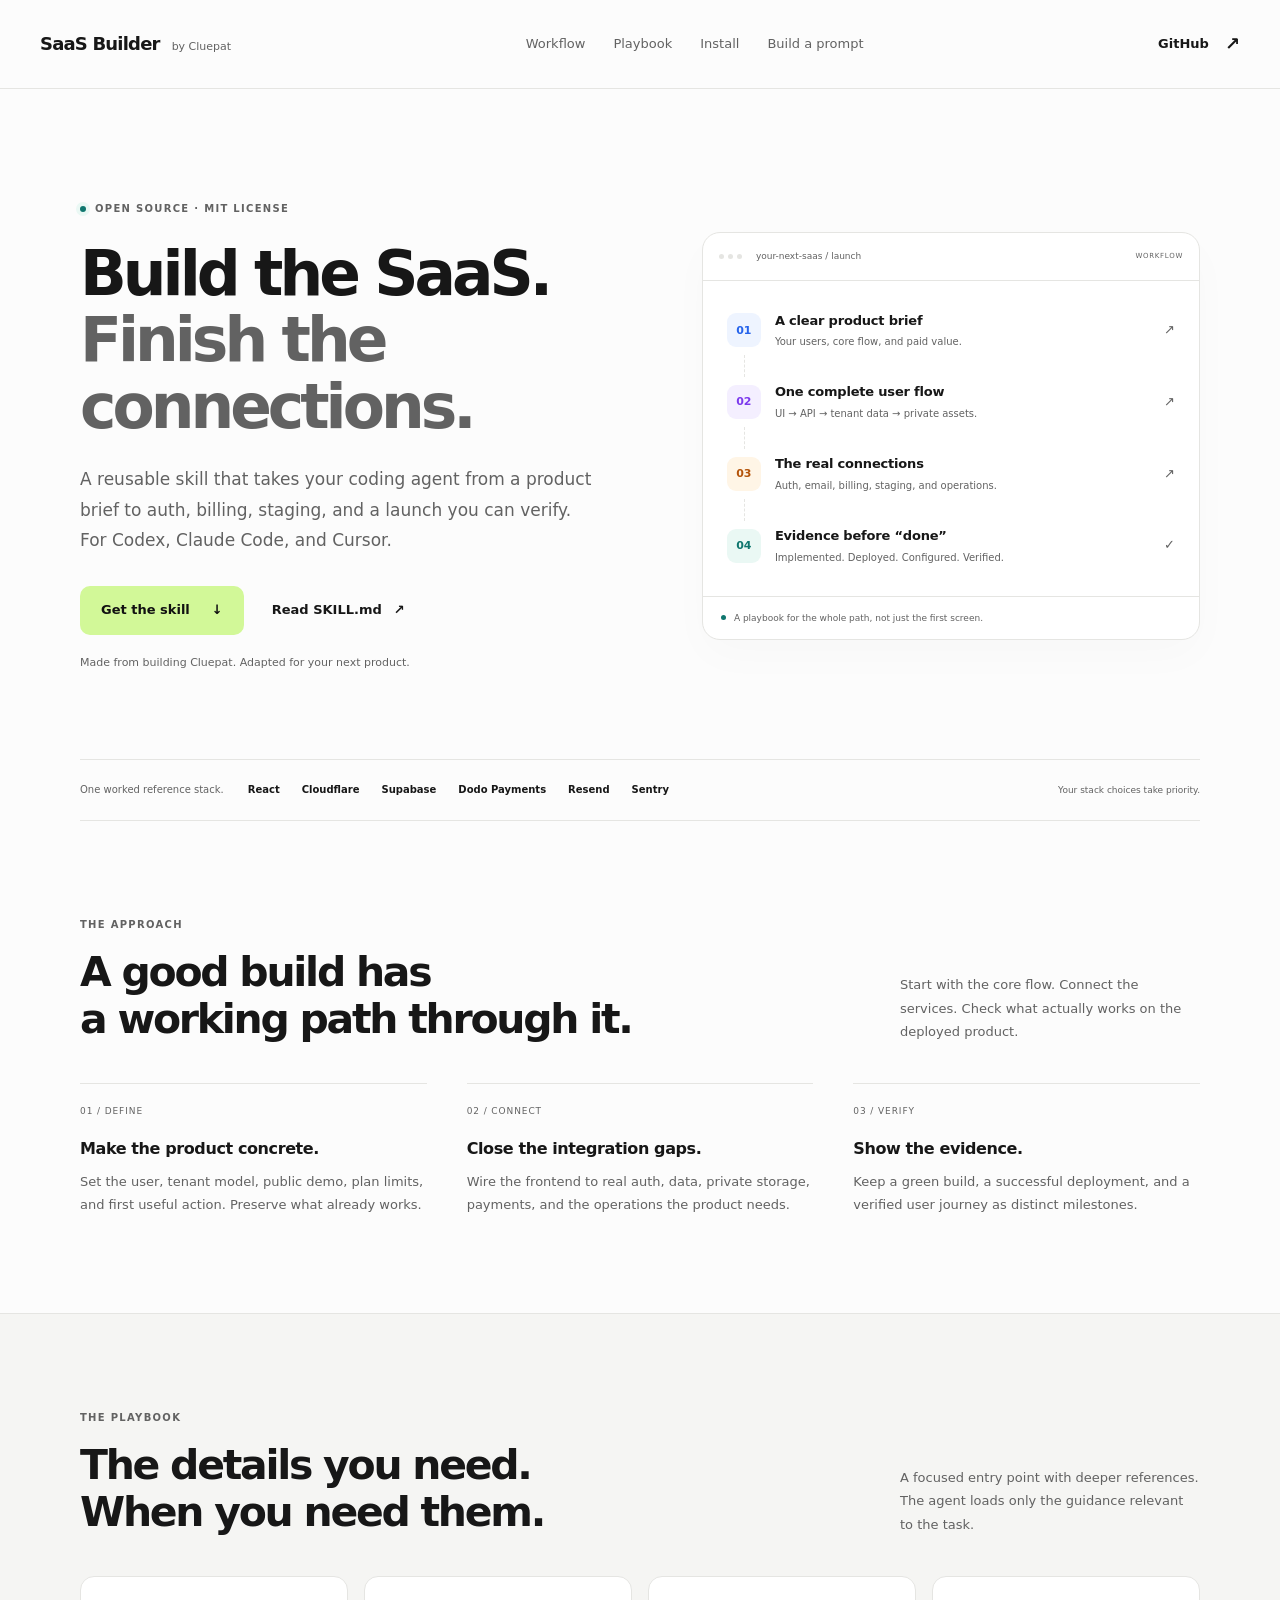
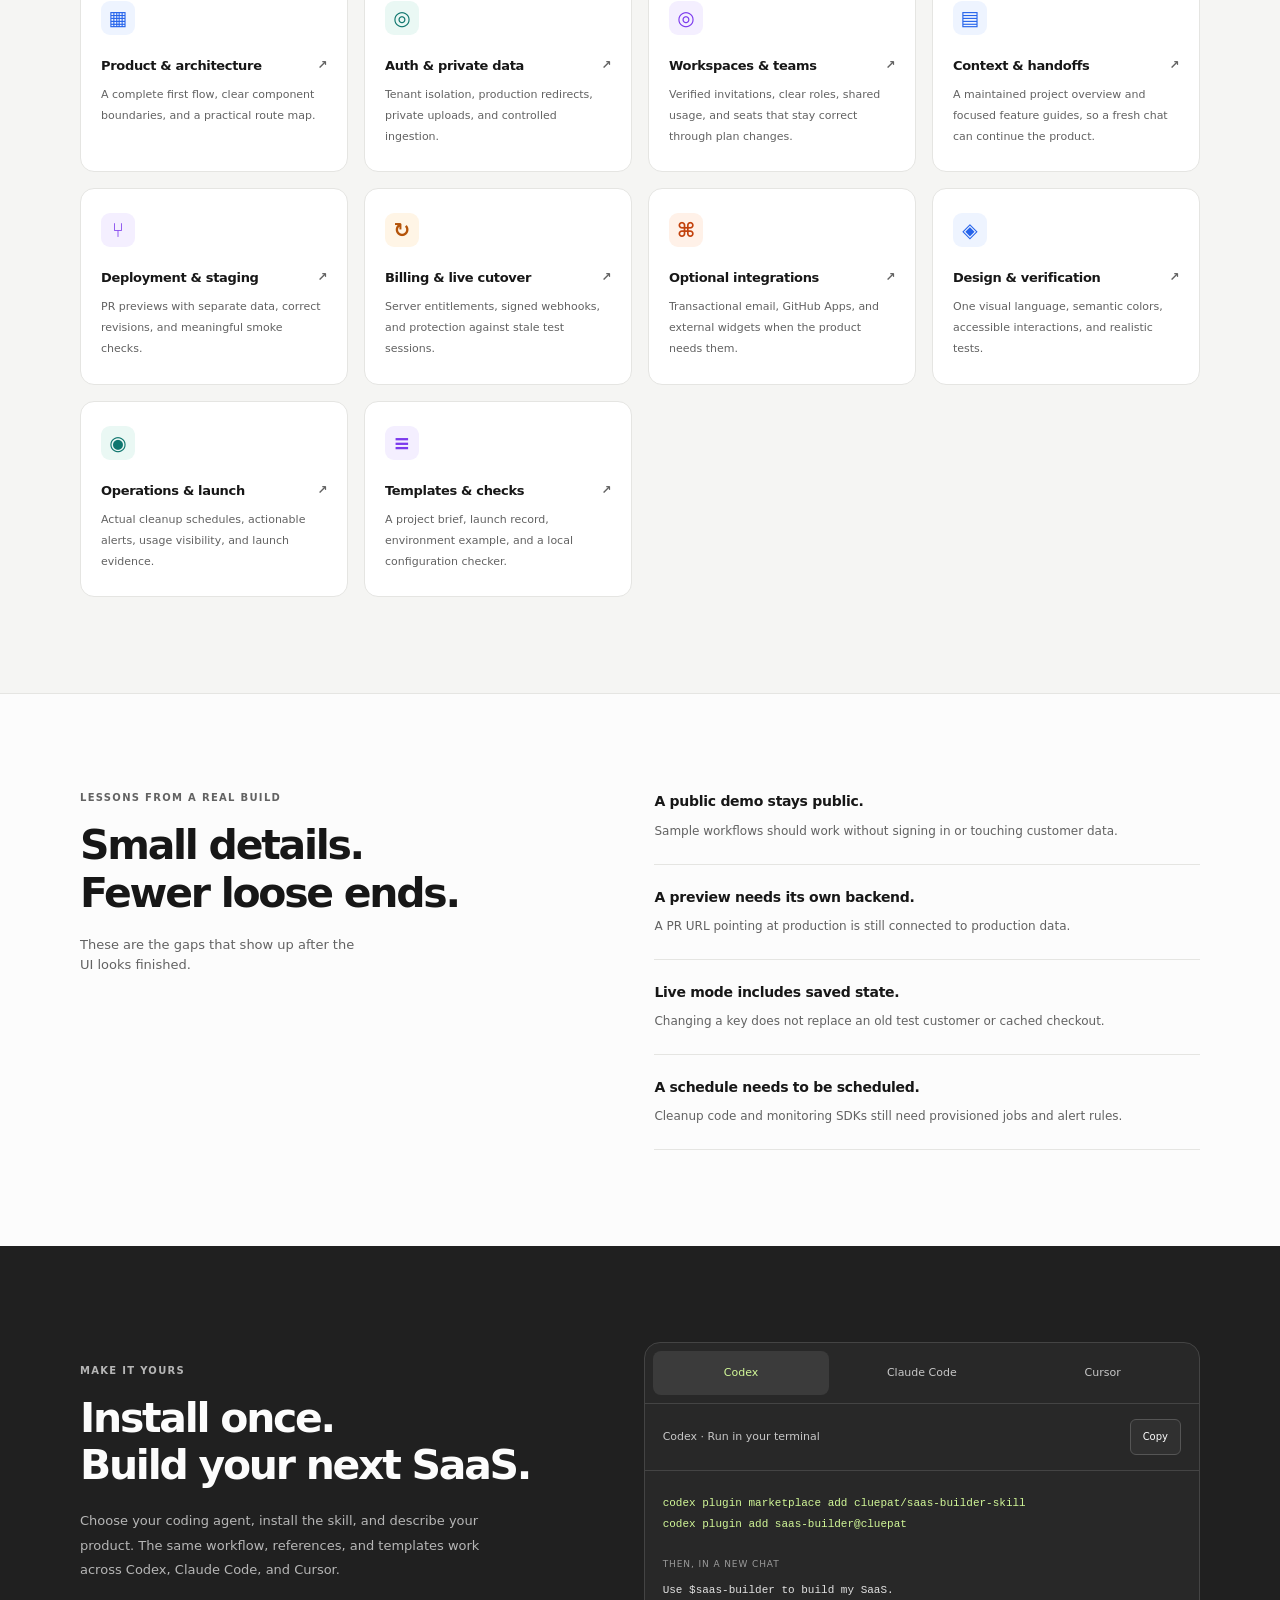
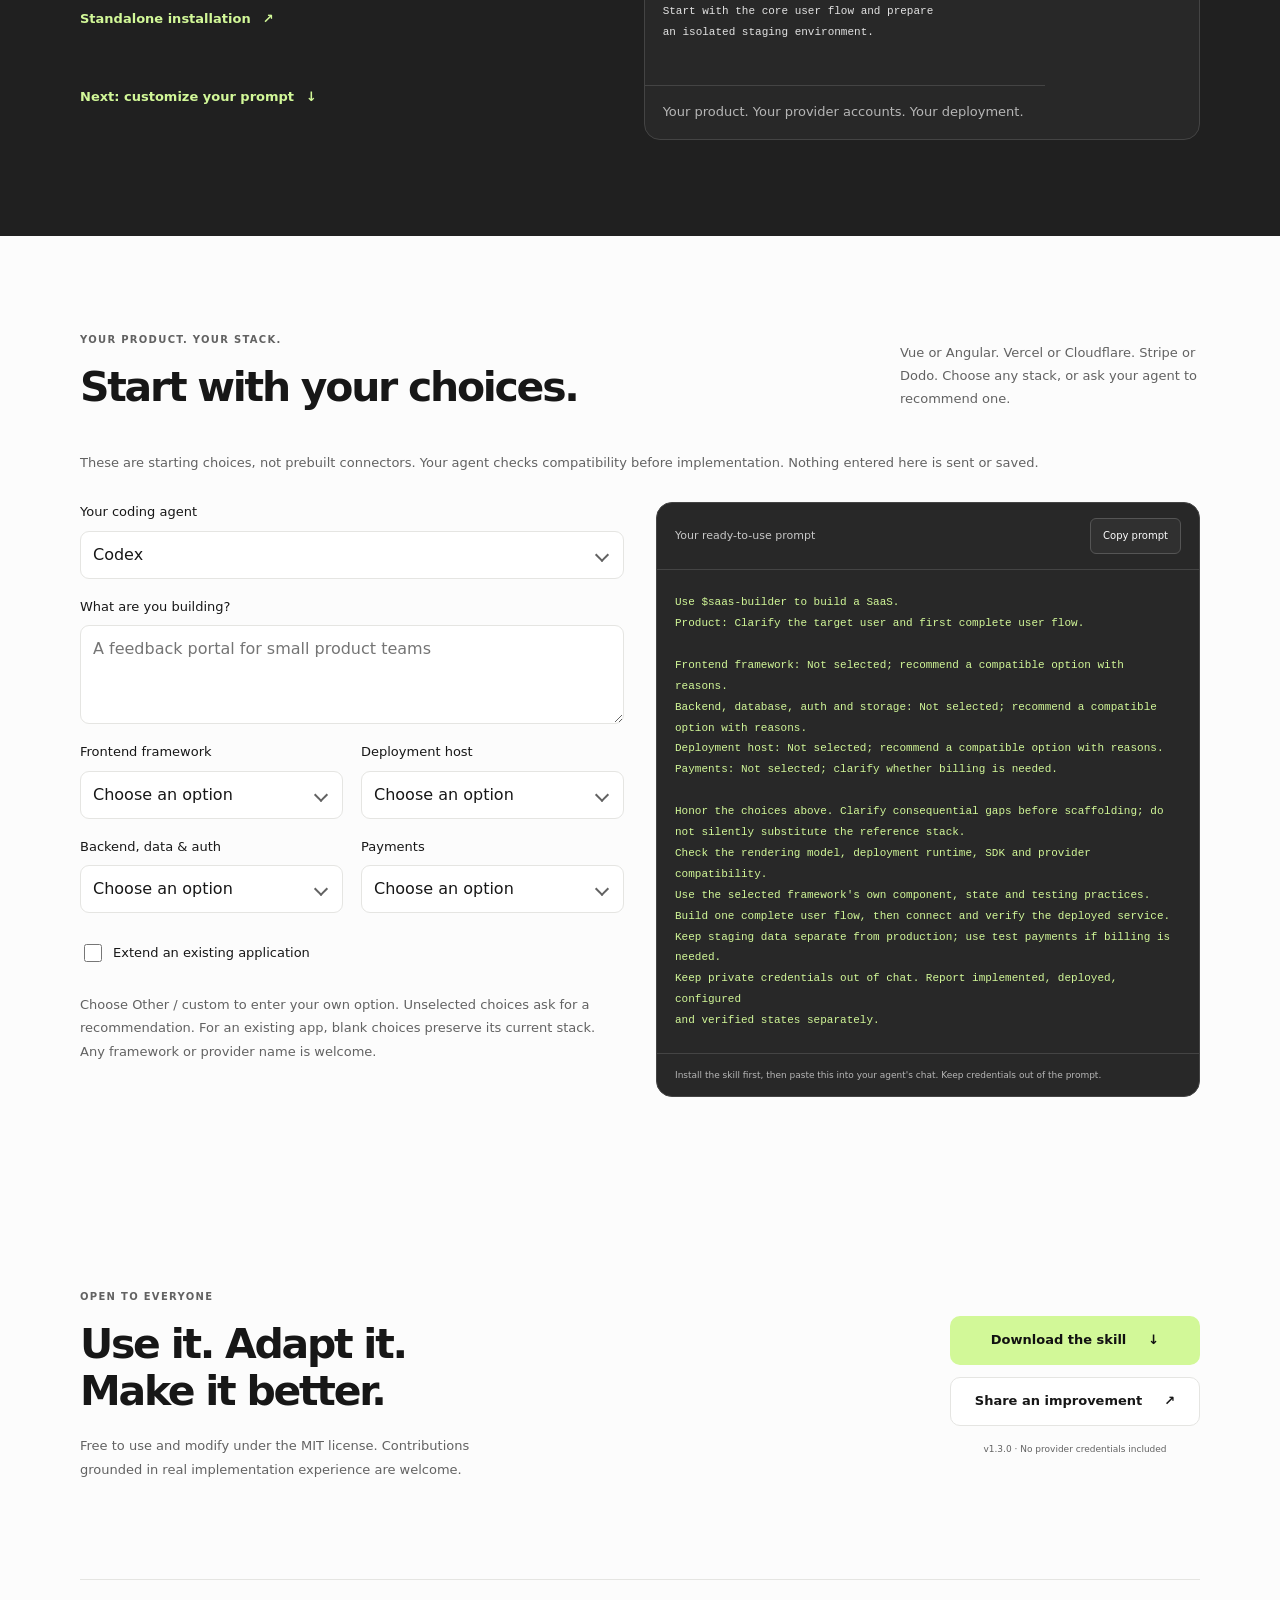
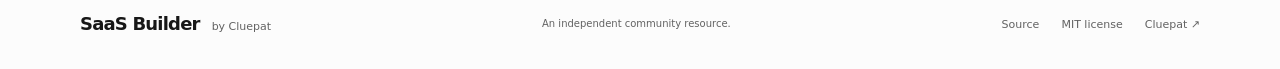
==== commit 782d2d36: "Update SaaS builder to v1.3.0 with collaboration and handoffs" ====
--- a/docs/index.html
+++ b/docs/index.html
@@ -10,13 +10,13 @@
     <meta name="theme-color" content="#fcfcfc" />
     <title>SaaS Builder — From brief to a connected SaaS</title>
     <link rel="icon" href="icon.svg" type="image/svg+xml" />
-    <link rel="stylesheet" href="styles.css?v=1.2.3" />
+    <link rel="stylesheet" href="styles.css?v=1.3.0" />
   </head>
   <body>
     <a class="skip" href="#main">Skip to content</a>
     <header class="nav-shell">
       <nav aria-label="Main navigation">
-        <a class="wordmark" href="#">SaaS Builder<span>by Cluepat</span></a>
+        <a class="wordmark" href="https://cluepat.com">SaaS Builder<span>by Cluepat</span></a>
         <div class="nav-links">
           <a href="#workflow">Workflow</a><a href="#playbook">Playbook</a
           ><a href="#install">Install</a
@@ -199,6 +199,26 @@
               <p>
                 Tenant isolation, production redirects, private uploads, and
                 controlled ingestion.
+              </p></a
+            >
+            <a
+              class="guide-card"
+              href="https://github.com/cluepat/saas-builder-skill/blob/main/skills/saas-builder/references/workspace-collaboration.md"
+              ><span class="icon-box violet" aria-hidden="true">◎</span>
+              <h3>Workspaces &amp; teams <span>↗</span></h3>
+              <p>
+                Verified invitations, clear roles, shared usage, and seats that
+                stay correct through plan changes.
+              </p></a
+            >
+            <a
+              class="guide-card"
+              href="https://github.com/cluepat/saas-builder-skill/blob/main/skills/saas-builder/references/project-continuity.md"
+              ><span class="icon-box blue" aria-hidden="true">▤</span>
+              <h3>Context &amp; handoffs <span>↗</span></h3>
+              <p>
+                A maintained project overview and focused feature guides, so a
+                fresh chat can continue the product.
               </p></a
             >
             <a
@@ -645,12 +665,12 @@
             class="button"
             href="https://github.com/cluepat/saas-builder-skill/issues"
             >Share an improvement <span aria-hidden="true">↗</span></a
-          ><span>v1.2.3 · No provider credentials included</span>
+          ><span>v1.3.0 · No provider credentials included</span>
         </div>
       </section>
     </main>
     <footer class="wrap">
-      <a class="wordmark" href="#">SaaS Builder<span>by Cluepat</span></a>
+      <a class="wordmark" href="https://cluepat.com">SaaS Builder<span>by Cluepat</span></a>
       <p>An independent community resource.</p>
       <div>
         <a href="https://github.com/cluepat/saas-builder-skill">Source</a
@@ -661,6 +681,6 @@
       </div>
     </footer>
     <div class="copy-status" role="status" aria-live="polite"></div>
-    <script src="site.js?v=1.2.3" type="module"></script>
+    <script src="site.js?v=1.3.0" type="module"></script>
   </body>
 </html>
